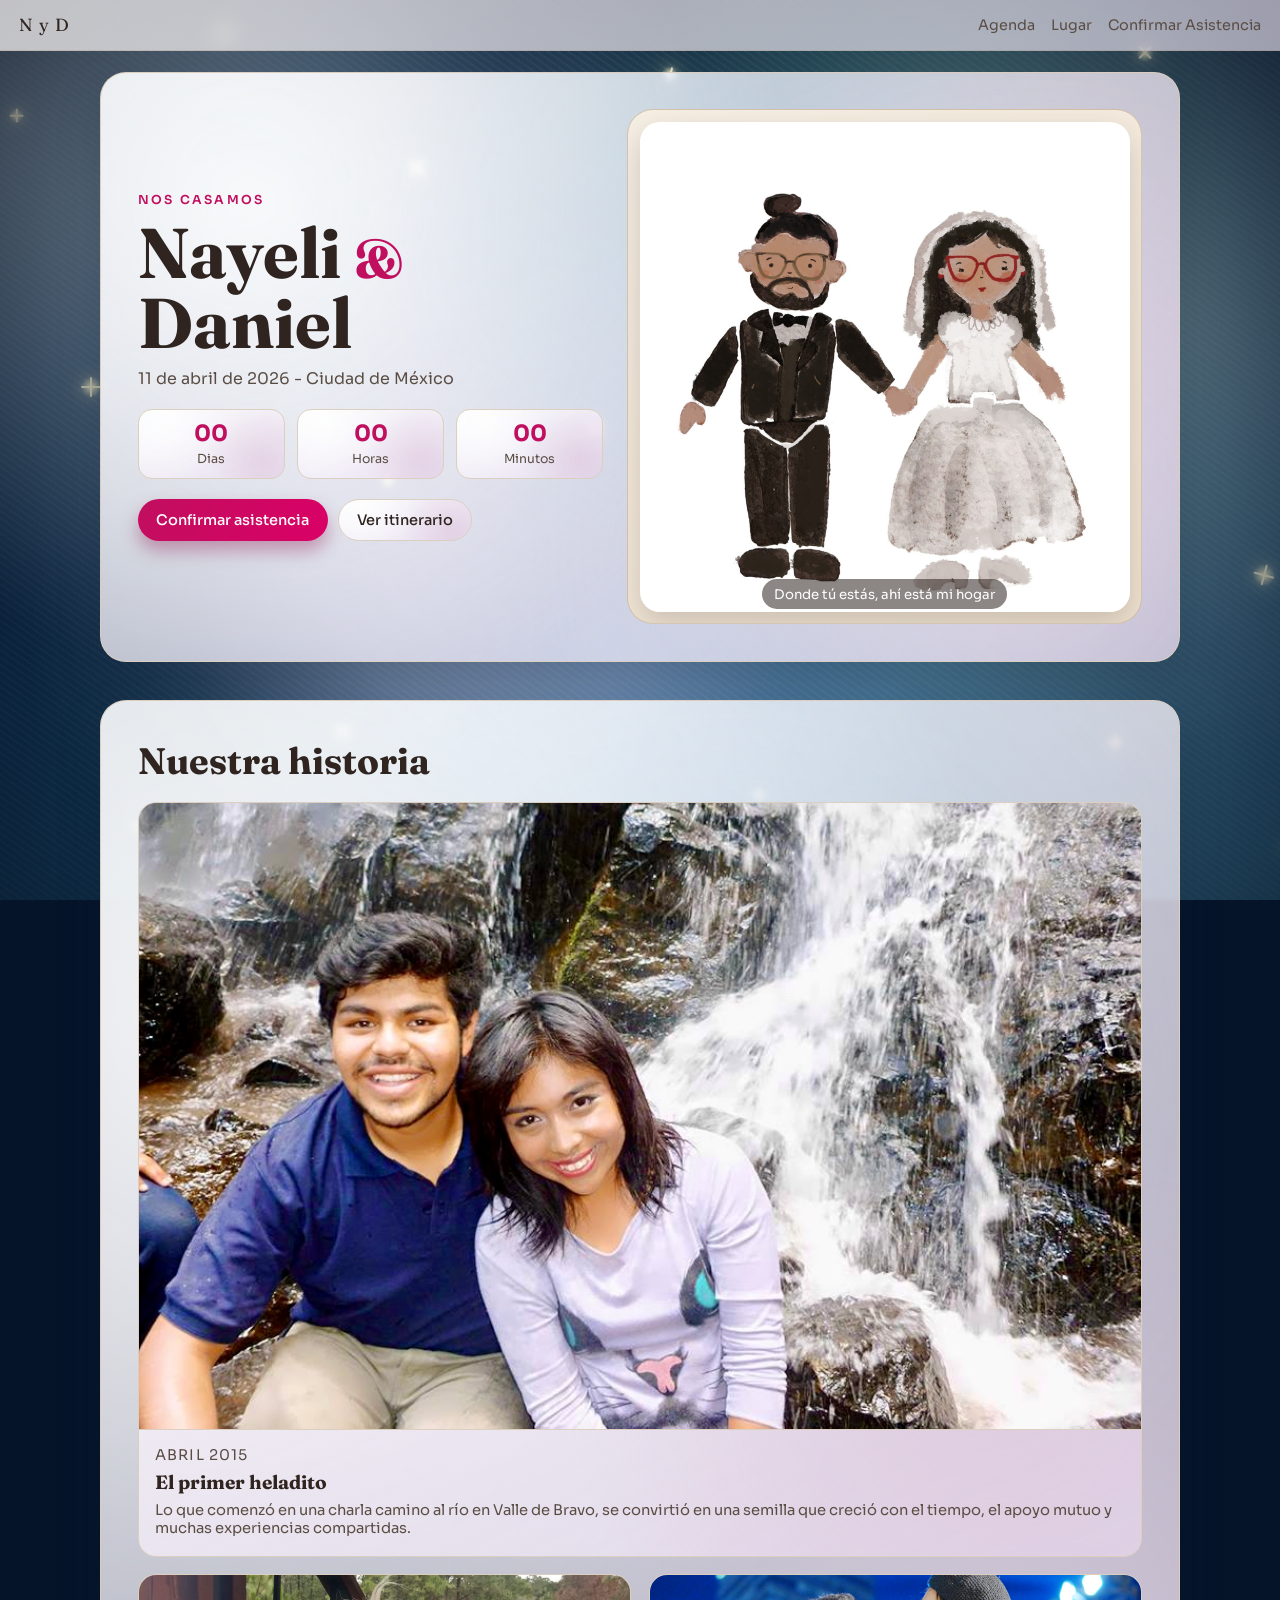
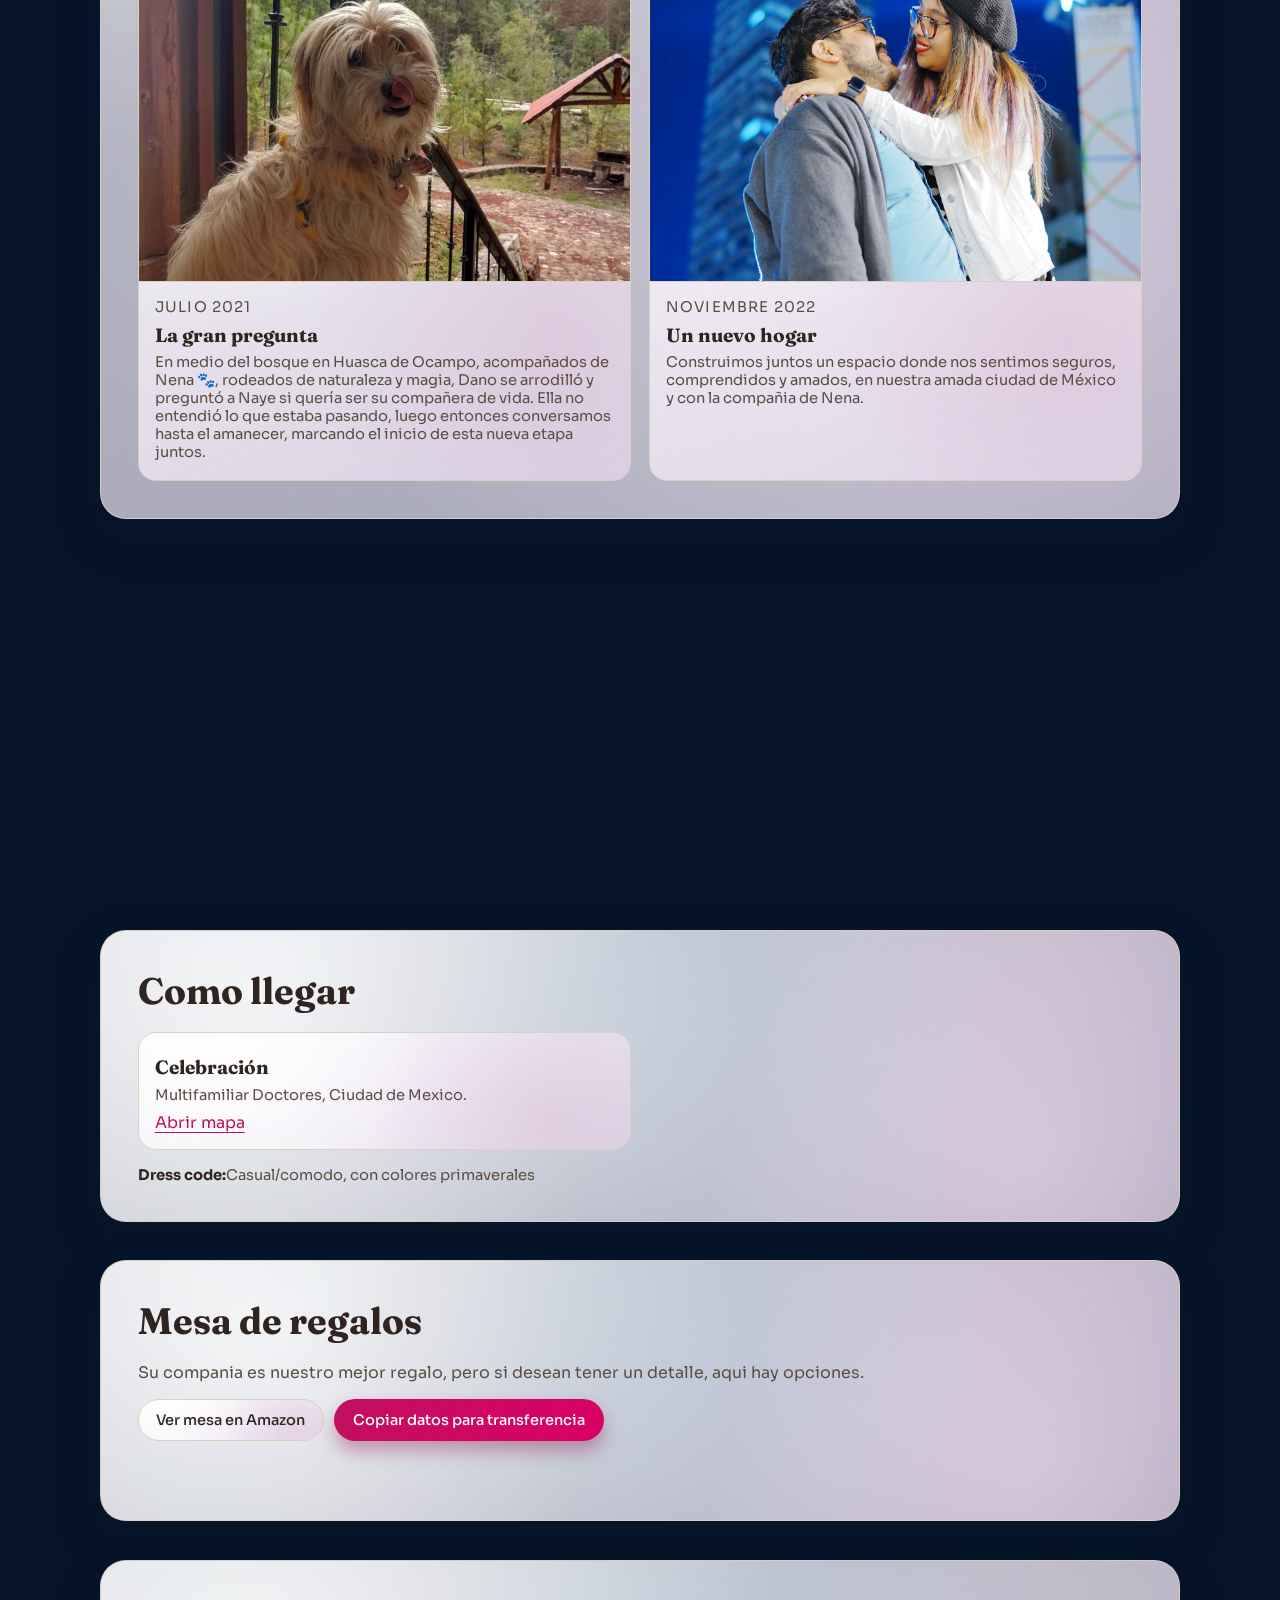
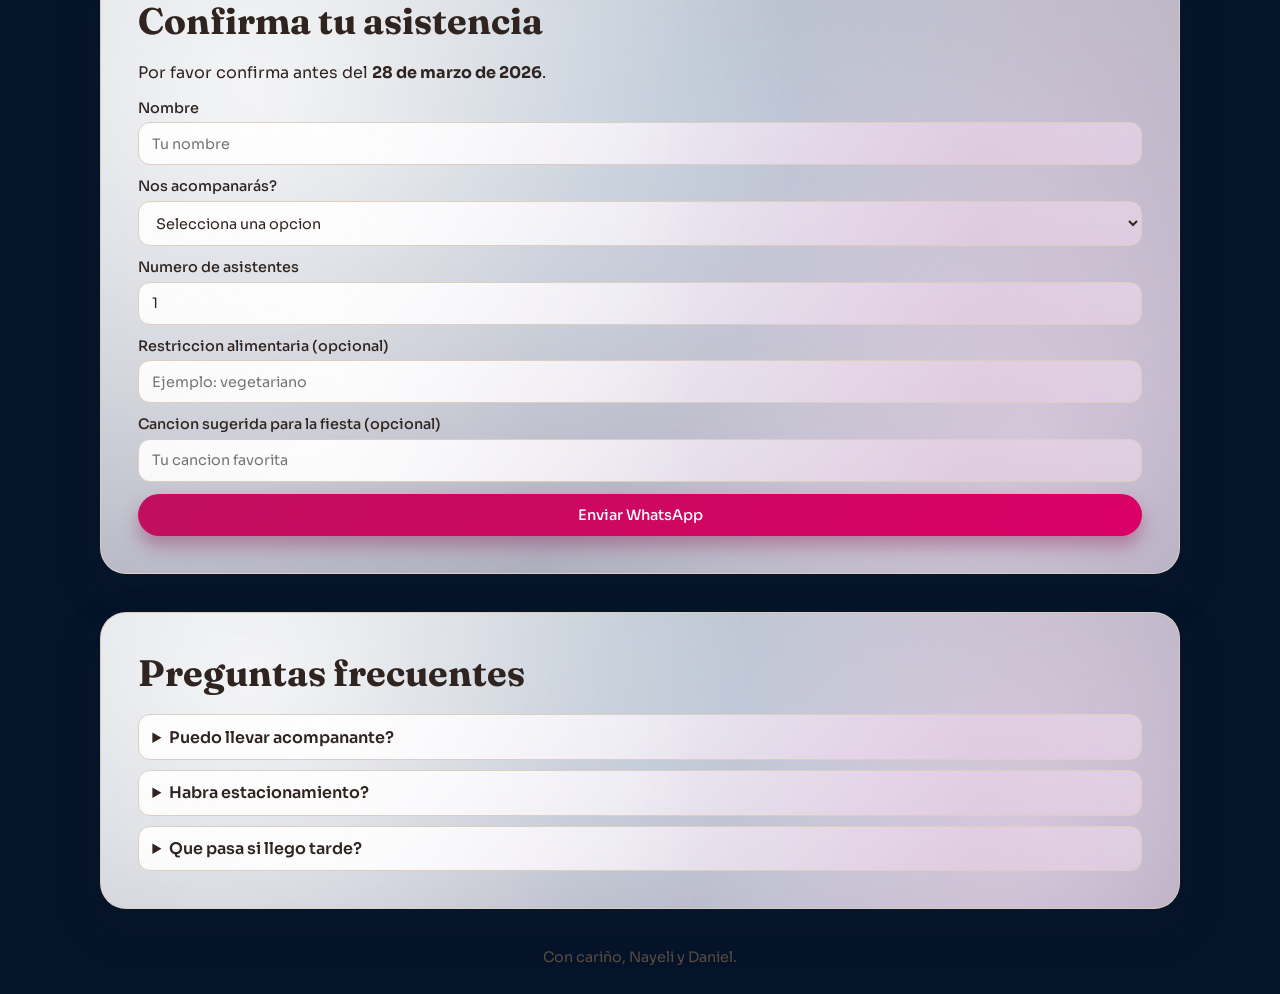
==== index.html @ 7afb3ffb "chore: publish wedding site (2026-03-26 09:19:47)" ====
<!doctype html>
<html lang="es-MX">
  <head>
    <meta charset="UTF-8" />
    <meta name="viewport" content="width=device-width, initial-scale=1.0" />
    <title>Invitacion de Boda | Nayeli y Daniel</title>
    <meta
      name="description"
      content="Invitacion digital de boda con agenda, ubicaciones, detalles y confirmacion de asistencia."
    />
    <link rel="preconnect" href="https://fonts.googleapis.com" />
    <link rel="preconnect" href="https://fonts.gstatic.com" crossorigin />
    <link
      href="https://fonts.googleapis.com/css2?family=Fraunces:opsz,wght@9..144,300;9..144,400;9..144,500;9..144,700&family=Sora:wght@300;400;500;600&display=swap"
      rel="stylesheet"
    />
    <link rel="stylesheet" href="styles.css" />
  </head>
  <body>
    <div class="paper-grain" aria-hidden="true">
      <div class="star-layer layer-a">
        <span class="star" style="--x: 8%; --y: 18%; --s: 0.9; --dur: 4.8s; --delay: 0.2s"></span>
        <span class="star" style="--x: 22%; --y: 10%; --s: 1.2; --dur: 5.4s; --delay: 1.6s"></span>
        <span class="star" style="--x: 35%; --y: 23%; --s: 1.4; --dur: 6.1s; --delay: 0.9s"></span>
        <span class="star" style="--x: 52%; --y: 14%; --s: 0.95; --dur: 4.4s; --delay: 2.1s"></span>
        <span class="star" style="--x: 69%; --y: 20%; --s: 1.15; --dur: 5.7s; --delay: 0.7s"></span>
        <span class="star" style="--x: 84%; --y: 12%; --s: 1.05; --dur: 6.4s; --delay: 1.1s"></span>
        <span class="star" style="--x: 13%; --y: 44%; --s: 1.25; --dur: 5.2s; --delay: 0.4s"></span>
        <span class="star" style="--x: 33%; --y: 53%; --s: 0.85; --dur: 4.9s; --delay: 1.8s"></span>
        <span class="star" style="--x: 47%; --y: 48%; --s: 1.3; --dur: 5.8s; --delay: 0.3s"></span>
        <span class="star" style="--x: 65%; --y: 56%; --s: 1.1; --dur: 6.2s; --delay: 1.5s"></span>
        <span class="star" style="--x: 81%; --y: 46%; --s: 1; --dur: 4.7s; --delay: 0.8s"></span>
        <span class="star" style="--x: 92%; --y: 62%; --s: 1.35; --dur: 5.6s; --delay: 2.3s"></span>
      </div>
      <div class="star-layer layer-b">
        <span class="star" style="--x: 5%; --y: 72%; --s: 1.15; --dur: 7.3s; --delay: 1.2s"></span>
        <span class="star" style="--x: 16%; --y: 86%; --s: 0.95; --dur: 6.6s; --delay: 0.6s"></span>
        <span class="star" style="--x: 30%; --y: 77%; --s: 1.4; --dur: 8.1s; --delay: 2.2s"></span>
        <span class="star" style="--x: 45%; --y: 92%; --s: 1.2; --dur: 7.5s; --delay: 0.9s"></span>
        <span class="star" style="--x: 58%; --y: 83%; --s: 1; --dur: 6.8s; --delay: 1.4s"></span>
        <span class="star" style="--x: 71%; --y: 94%; --s: 1.35; --dur: 7.9s; --delay: 0.2s"></span>
        <span class="star" style="--x: 82%; --y: 78%; --s: 1.05; --dur: 6.4s; --delay: 1.9s"></span>
        <span class="star" style="--x: 94%; --y: 88%; --s: 1.25; --dur: 7.2s; --delay: 0.5s"></span>
      </div>
    </div>

    <header class="site-header">
      <a class="brand" href="#inicio">N y D</a>
      <nav class="site-nav" aria-label="Secciones principales">
        <a href="#agenda">Agenda</a>
        <a href="#lugar">Lugar</a>
        <a href="#Asistencia">Confirmar Asistencia</a>
      </nav>
    </header>

    <main id="inicio">
      <section class="hero section" data-reveal>
        <div class="hero-copy">
          <p class="kicker">Nos casamos</p>
          <h1>
            Nayeli <span class="and">&</span>
            Daniel
          </h1>
          <p class="date-city">11 de abril de 2026 - Ciudad de México</p>

          <div class="countdown" id="countdown" data-date="2026-04-11T14:00:00-06:00" aria-live="polite">
            <div class="countdown-item">
              <strong data-unit="days">--</strong>
              <span>Dias</span>
            </div>
            <div class="countdown-item">
              <strong data-unit="hours">--</strong>
              <span>Horas</span>
            </div>
            <div class="countdown-item">
              <strong data-unit="minutes">--</strong>
              <span>Minutos</span>
            </div>
          </div>

          <div class="hero-actions">
            <a class="btn btn-primary" href="#rsvp">Confirmar asistencia</a>
            <a class="btn btn-ghost" href="#agenda">Ver itinerario</a>
          </div>
        </div>

        <figure class="hero-portrait" data-reveal>
          <img
            id="couple-image"
            src="assets/Principal.JPG"
            alt="Ilustracion de los novios tomada de la invitacion fisica"
          />
          <div id="image-fallback" class="image-fallback" hidden>
            <p>Agrega aqui tu ilustracion para conectar la web con la invitacion fisica:</p>
            <code>assets/novios-ilustracion.png</code>
          </div>
          <figcaption>Donde tú estás, ahí está mi hogar</figcaption>
        </figure>
      </section>

      <section id="historia" class="section" data-reveal>
        <h2>Nuestra historia</h2>
        <div class="story-grid">
          <article class="paper-card story-card">
            <figure class="story-media">
              <img src="assets/historia-heladito.jpg" alt="Nayeli y Daniel en su primer helado en Valle de Bravo" loading="lazy" />
            </figure>
            <div class="story-content">
              <p class="story-year">Abril 2015</p>
              <h3>El primer heladito</h3>
              <p>
                Lo que comenzó en una charla camino al río en Valle de Bravo, se convirtió en una semilla que creció con el tiempo, el apoyo mutuo y muchas experiencias compartidas.
              </p>
            </div>
          </article>
          <article class="paper-card story-card">
            <figure class="story-media">
              <img src="assets/historia-propuesta.JPG" alt="Momento de la propuesta en Huasca de Ocampo" loading="lazy" />
            </figure>
            <div class="story-content">
              <p class="story-year">Julio 2021</p>
              <h3>La gran pregunta</h3>
              <p>
              En medio del bosque en Huasca de Ocampo, acompañados de Nena 🐾,  rodeados de naturaleza y magia, Dano se arrodilló y preguntó a Naye si quería ser su compañera de vida. Ella no entendió lo que estaba pasando, luego entonces conversamos hasta el amanecer, marcando el inicio de esta nueva etapa juntos.
              </p>
            </div>
          </article>
          <article class="paper-card story-card">
            <figure class="story-media">
              <img src="assets/historia-hogar.JPG" alt="Nayeli y Daniel celebrando su nuevo hogar en Ciudad de Mexico" loading="lazy" />
            </figure>
            <div class="story-content">
              <p class="story-year">Noviembre 2022</p>
              <h3>Un nuevo hogar</h3>
              <p>
                Construimos juntos un espacio donde nos sentimos seguros, comprendidos y amados, en nuestra amada ciudad de México y con la compañia de Nena.
              </p>
            </div>
          </article>
        </div>
      </section>

      <section id="agenda" class="section" data-reveal>
        <h2>Agenda del gran dia</h2>
        <div class="schedule-list">
          <article class="schedule-item">
            <time datetime="14:00">14:00</time>
            <div>
              <h3>Coctel de bienvenida</h3>
              <p></p>
            </div>
          </article>
          <article class="schedule-item">
            <time datetime="15:00">15:00</time>
            <div>
              <h3>Comida y brindis</h3>
              <p>Salon principal</p>
            </div>
          </article>
          <article class="schedule-item">
            <time datetime="17:00">17:00</time>
            <div>
              <h3>Baile y fiesta</h3>
              <p>Prepara tus mejores pasos.</p>
            </div>
          </article>
        </div>
      </section>

      <section id="lugar" class="section" data-reveal>
        <h2>Como llegar</h2>
        <div class="location-grid">
          <article class="paper-card">
            <h3>Celebración</h3>
            <p>Multifamiliar Doctores, Ciudad de Mexico.</p>
            <a class="text-link" href="https://maps.app.goo.gl/azLAg5GoB9mmWeTCA" target="_blank" rel="noopener">Abrir mapa</a>
          </article>
        </div>
        <div class="quick-notes">
          <p><strong>Dress code:</strong>Casual/comodo, con colores primaverales</p>
        </div>
      </section>

      <section id="regalos" class="section" data-reveal>
        <h2>Mesa de regalos</h2>
        <p>Su compania es nuestro mejor regalo, pero si desean tener un detalle, aqui hay opciones.</p>
        <div class="gift-actions">
          <a class="btn btn-ghost" href="https://www.amazon.com.mx/wedding/share/DanNay" target="_blank" rel="noopener">Ver mesa en Amazon</a>
          <button class="btn btn-primary" id="copy-bank" type="button" data-bank="Nayeli Castillo S Clabe: 012180015718607889" data-clabe="012180015718607889" aria-label="Copiar datos bancarios para transferencia">
            Copiar datos para transferencia
          </button>
        </div>
        <p id="copy-feedback" class="copy-feedback" aria-live="polite"></p>
      </section>

      <section id="Asistencia" class="section" data-reveal>
        <h2>Confirma tu asistencia</h2>
        <p>Por favor confirma antes del <strong>28 de marzo de 2026</strong>.</p>

        <form id="rsvp-form" class="rsvp-form" data-phone="5573103428">
          <label>
            Nombre
            <input type="text" name="name" required placeholder="Tu nombre" />
          </label>

          <label>
            Nos acompanarás?
            <select name="attending" required>
              <option value="">Selecciona una opcion</option>
              <option value="Si, con gusto">Si, con gusto</option>
              <option value="No podre asistir">No podre asistir</option>
            </select>
          </label>

          <label>
            Numero de asistentes
            <input type="number" name="guests" min="1" max="6" value="1" required />
          </label>

          <label>
            Restriccion alimentaria (opcional)
            <input type="text" name="diet" placeholder="Ejemplo: vegetariano" />
          </label>

          <label>
            Cancion sugerida para la fiesta (opcional)
            <input type="text" name="song" placeholder="Tu cancion favorita" />
          </label>

          <button class="btn btn-primary" type="submit">Enviar WhatsApp</button>
        </form>
      </section>

      <section id="faq" class="section" data-reveal>
        <h2>Preguntas frecuentes</h2>
        <div class="faq-list">
          <details>
            <summary>Puedo llevar acompanante?</summary>
            <p>Tu sobre fisico indica el numero exacto de lugares reservados para ti.</p>
          </details>
          <details>
            <summary>Habra estacionamiento?</summary>
            <p>No, pero se puede optar por dejarlo en vía publica o estacionamiento publico</p>
          </details>
          <details>
            <summary>Que pasa si llego tarde?</summary>
            <p>No te preocupes, simplemente llega cuando puedas.</p>
          </details>
        </div>
      </section>
    </main>

    <footer class="site-footer">
      <p>Con cariño, Nayeli y Daniel.</p>
    </footer>

    <script src="script.js"></script>
  </body>
</html>
---- styles.css ----
:root {
  --bg: #f2ede4;
  --paper: #fbf8f2;
  --ink: #2f241f;
  --ink-soft: #5a4d44;
  --line: #dccfbf;
  --accent: rgb(193, 15, 95);
  --accent-soft: #a74378;
  --gold: #9a784d;
  --shadow: 0 16px 40px rgba(55, 41, 30, 0.14);
  --title-font: "Fraunces", serif;
  --body-font: "Sora", sans-serif;
}

* {
  box-sizing: border-box;
}

html {
  scroll-behavior: smooth;
}

body {
  margin: 0;
  font-family: var(--body-font);
  color: var(--ink);
  background: #06142a;
}

.paper-grain {
  position: fixed;
  inset: 0;
  pointer-events: none;
  overflow: hidden;
  background:
    radial-gradient(circle at 18% 22%, rgba(179, 219, 242, 0.56) 0%, rgba(179, 219, 242, 0) 38%),
    radial-gradient(circle at 74% 28%, rgba(139, 221, 195, 0.48) 0%, rgba(139, 221, 195, 0) 42%),
    radial-gradient(circle at 48% 72%, rgba(159, 196, 250, 0.44) 0%, rgba(159, 196, 250, 0) 45%),
    radial-gradient(circle at 82% 84%, rgba(155, 198, 224, 0.36) 0%, rgba(155, 198, 224, 0) 38%),
    radial-gradient(circle at 36% 52%, rgba(232, 118, 178, 0.24) 0%, rgba(232, 118, 178, 0) 40%),
    linear-gradient(165deg, #041126 0%, #0f3052 50%, #185372 100%);
  animation: auroraShift 24s ease-in-out infinite alternate;
  z-index: -1;
  opacity: 1;
}

.paper-grain::before {
  content: "";
  position: absolute;
  inset: -12%;
  background:
    radial-gradient(circle at 8% 20%, rgba(255, 255, 255, 0.34) 0%, rgba(255, 255, 255, 0) 28%),
    radial-gradient(circle at 36% 62%, rgba(255, 255, 255, 0.28) 0%, rgba(255, 255, 255, 0) 32%),
    radial-gradient(circle at 84% 38%, rgba(255, 255, 255, 0.3) 0%, rgba(255, 255, 255, 0) 30%);
  filter: blur(24px);
  animation: mistPulse 20s ease-in-out infinite alternate;
}

.paper-grain::after {
  content: "";
  position: absolute;
  inset: 0;
  background:
    radial-gradient(circle at center, rgba(13, 31, 50, 0) 44%, rgba(5, 15, 30, 0.6) 100%),
    repeating-linear-gradient(
      35deg,
      rgba(255, 255, 255, 0.04) 0px,
      rgba(255, 255, 255, 0.04) 2px,
      rgba(255, 255, 255, 0) 2px,
      rgba(255, 255, 255, 0) 6px
    );
}

.star-layer {
  position: absolute;
  inset: -8%;
  --drift-scale: 1;
  animation: starDrift 44s linear infinite;
}

.star-layer.layer-b {
  opacity: 0.72;
  --drift-scale: 1.06;
  animation-duration: 60s;
  animation-direction: reverse;
}

.star {
  position: absolute;
  left: var(--x, 50%);
  top: var(--y, 50%);
  width: calc(16px * var(--s, 1));
  height: calc(16px * var(--s, 1));
  transform: translate(-50%, -50%);
  border-radius: 50%;
  background: radial-gradient(circle, rgba(255, 248, 207, 0.95) 0%, rgba(255, 248, 207, 0.35) 40%, rgba(255, 248, 207, 0) 72%);
  animation: twinkle var(--dur, 6s) ease-in-out infinite;
  animation-delay: var(--delay, 0s);
  filter: drop-shadow(0 0 10px rgba(255, 244, 184, 0.7));
}

.star::before,
.star::after {
  content: "";
  position: absolute;
  left: 50%;
  top: 50%;
  transform: translate(-50%, -50%);
  border-radius: 999px;
  background: rgba(255, 248, 214, 0.95);
  box-shadow: 0 0 8px rgba(255, 248, 214, 0.7);
}

.star::before {
  width: 100%;
  height: 2px;
}

.star::after {
  width: 2px;
  height: 100%;
}

.star:nth-child(3n) {
  transform: translate(-50%, -50%) rotate(45deg);
}

.star:nth-child(4n) {
  transform: translate(-50%, -50%) rotate(15deg);
}

@keyframes auroraShift {
  0% {
    filter: saturate(1) brightness(0.96);
    transform: scale(1);
  }
  50% {
    filter: saturate(1.08) brightness(1.02);
    transform: scale(1.02);
  }
  100% {
    filter: saturate(1) brightness(0.98);
    transform: scale(1.01);
  }
}

@keyframes mistPulse {
  0% {
    transform: translate3d(-1.5%, -1%, 0) scale(1);
    opacity: 0.82;
  }
  100% {
    transform: translate3d(1.2%, 1.4%, 0) scale(1.04);
    opacity: 1;
  }
}

@keyframes starDrift {
  0% {
    transform: translate3d(0, 0, 0) scale(var(--drift-scale));
  }
  100% {
    transform: translate3d(-3%, -4%, 0) scale(var(--drift-scale));
  }
}

@keyframes twinkle {
  0%,
  100% {
    opacity: 0.35;
    filter: drop-shadow(0 0 6px rgba(255, 244, 184, 0.45));
  }
  50% {
    opacity: 1;
    filter: drop-shadow(0 0 14px rgba(255, 244, 184, 0.9));
  }
}

@keyframes washDrift {
  0% {
    transform: translate3d(-2.4%, -1.8%, 0) scale(1);
  }
  100% {
    transform: translate3d(2.1%, 2.2%, 0) scale(1.08);
  }
}

.site-header {
  position: sticky;
  top: 0;
  z-index: 20;
  display: flex;
  justify-content: space-between;
  align-items: center;
  padding: 0.9rem 1.2rem;
  backdrop-filter: blur(10px);
  background: linear-gradient(120deg, rgba(252, 248, 247, 0.72), rgba(240, 231, 246, 0.62));
  border-bottom: 1px solid rgba(154, 120, 77, 0.2);
}

.brand {
  font-family: var(--title-font);
  font-size: 1.1rem;
  letter-spacing: 0.06em;
  color: var(--ink);
  text-decoration: none;
}

.site-nav {
  display: flex;
  gap: 1rem;
}

.site-nav a {
  color: var(--ink-soft);
  text-decoration: none;
  font-size: 0.9rem;
}

.site-nav a:hover {
  color: var(--accent);
}

main {
  width: min(1080px, 94vw);
  margin: 0 auto;
}

.section {
  position: relative;
  overflow: hidden;
  margin: 2.4rem 0;
  padding: 2.3rem clamp(1.1rem, 3vw, 2.3rem);
  background:
    radial-gradient(circle at 14% 22%, rgba(255, 255, 255, 0.78), rgba(255, 255, 255, 0) 52%),
    radial-gradient(circle at 86% 78%, rgba(246, 222, 241, 0.5), rgba(246, 222, 241, 0) 48%),
    radial-gradient(circle at 58% 26%, rgba(164, 206, 228, 0.34), rgba(164, 206, 228, 0) 46%),
    linear-gradient(148deg, rgba(255, 255, 255, 0.8), rgba(235, 224, 243, 0.66));
  border: 1px solid rgba(220, 207, 191, 0.94);
  border-radius: 26px;
  box-shadow: 0 18px 42px rgba(12, 26, 44, 0.25);
  backdrop-filter: blur(2px) saturate(115%);
}

.section::before {
  content: "";
  position: absolute;
  inset: -28%;
  background:
    radial-gradient(circle at 28% 26%, rgba(120, 176, 210, 0.32), rgba(120, 176, 210, 0) 38%),
    radial-gradient(circle at 74% 36%, rgba(185, 117, 156, 0.3), rgba(185, 117, 156, 0) 40%),
    radial-gradient(circle at 60% 72%, rgba(142, 208, 186, 0.26), rgba(142, 208, 186, 0) 38%);
  mix-blend-mode: soft-light;
  opacity: 0.92;
  pointer-events: none;
  animation: washDrift 26s ease-in-out infinite alternate;
}

.section > * {
  position: relative;
  z-index: 1;
}

.hero {
  margin-top: 1.3rem;
  display: grid;
  grid-template-columns: 0.95fr 1.05fr;
  gap: 1.5rem;
  align-items: center;
}

.kicker {
  margin: 0;
  color: var(--accent);
  text-transform: uppercase;
  letter-spacing: 0.18em;
  font-size: 0.77rem;
  font-weight: 600;
}

h1,
h2,
h3 {
  font-family: var(--title-font);
  margin-top: 0;
}

h1 {
  font-size: clamp(2.3rem, 6vw, 4.4rem);
  line-height: 1;
  margin: 0.6rem 0;
}

.and {
  color: var(--accent);
  font-size: 0.72em;
}

.date-city {
  margin: 0.4rem 0 1.2rem;
  color: var(--ink-soft);
}

.countdown {
  display: grid;
  grid-template-columns: repeat(3, minmax(74px, 1fr));
  gap: 0.75rem;
  margin-bottom: 1.25rem;
}

.countdown-item {
  text-align: center;
  background: rgba(255, 255, 255, 0.65);
  border: 1px solid var(--line);
  border-radius: 14px;
  padding: 0.6rem;
}

.countdown-item strong {
  display: block;
  font-size: 1.4rem;
  color: var(--accent);
}

.countdown-item span {
  font-size: 0.78rem;
  color: var(--ink-soft);
}

.hero-actions,
.gift-actions {
  display: flex;
  flex-wrap: wrap;
  gap: 0.65rem;
}

.btn {
  display: inline-flex;
  align-items: center;
  justify-content: center;
  border-radius: 999px;
  border: 1px solid transparent;
  padding: 0.7rem 1.1rem;
  font-family: var(--body-font);
  font-weight: 500;
  font-size: 0.91rem;
  text-decoration: none;
  cursor: pointer;
  transition: transform 0.15s ease, box-shadow 0.15s ease, background 0.2s ease;
}

.btn:hover {
  transform: translateY(-1px);
}

.btn-primary {
  background: linear-gradient(120deg, var(--accent), #da0066);
  color: #fff;
  box-shadow: 0 10px 18px rgba(134, 4, 63, 0.34);
}

.btn-ghost {
  background: rgba(255, 255, 255, 0.7);
  color: var(--ink);
  border-color: var(--line);
}

.hero-portrait {
  margin: 0;
  display: grid;
  place-items: center;
  background: linear-gradient(155deg, #f6efe4, #f0e2d0);
  border: 1px solid rgba(150, 120, 85, 0.35);
  border-radius: 26px;
  min-height: 500px;
  padding: 0.7rem;
  overflow: hidden;
}

.hero-portrait img {
  width: 100%;
  height: 100%;
  min-height: 460px;
  border-radius: 20px;
  object-fit: cover;
  object-position: center;
  box-shadow: 0 12px 30px rgba(47, 36, 31, 0.2);
}

.hero-portrait figcaption {
  margin: 0;
  margin-top: -2.2rem;
  font-size: 0.83rem;
  color: #fff;
  background: rgba(47, 36, 31, 0.55);
  padding: 0.4rem 0.75rem;
  border-radius: 999px;
  position: relative;
  z-index: 1;
}

.image-fallback {
  border: 1px solid var(--line);
  border-radius: 16px;
  background: rgba(255, 255, 255, 0.72);
  padding: 1rem;
  text-align: center;
  color: var(--ink-soft);
}

.image-fallback code {
  display: inline-block;
  margin-top: 0.45rem;
  color: var(--accent);
  font-weight: 600;
}

h2 {
  font-size: clamp(1.65rem, 4vw, 2.3rem);
  margin-bottom: 1.2rem;
}

.story-grid,
.location-grid {
  display: grid;
  grid-template-columns: repeat(12, minmax(0, 1fr));
  gap: 1.1rem;
}

.location-grid {
  grid-template-columns: repeat(2, minmax(0, 1fr));
}

.paper-card {
  border: 1px solid var(--line);
  border-radius: 18px;
  padding: 1rem;
  background: rgba(255, 255, 255, 0.7);
}

.story-card {
  display: grid;
  gap: 0;
  align-content: start;
  overflow: hidden;
  padding: 0;
}

.story-media {
  margin: 0;
  border-radius: 0;
  overflow: hidden;
  border-bottom: 1px solid var(--line);
  aspect-ratio: 16 / 10;
  background: #f4eadf;
}

.story-media img {
  width: 100%;
  height: 100%;
  object-fit: cover;
  display: block;
  transition: transform 0.35s ease;
}

.story-card:hover .story-media img {
  transform: scale(1.03);
}

.story-content {
  padding: 1rem 1rem 1.2rem;
}

.story-grid .story-card:first-child {
  grid-column: span 12;
}

.story-grid .story-card:nth-child(2),
.story-grid .story-card:nth-child(3) {
  grid-column: span 6;
}

.story-year {
  margin: 0;
  color: var(--gold);
  letter-spacing: 0.08em;
  font-size: 0.74rem;
  text-transform: uppercase;
}

.paper-card h3 {
  margin: 0.4rem 0;
  font-size: 1.2rem;
}

.paper-card p {
  margin: 0;
  color: var(--ink-soft);
  font-size: 0.92rem;
}

.schedule-list {
  display: grid;
  gap: 0.8rem;
}

.schedule-item {
  display: grid;
  grid-template-columns: 86px 1fr;
  gap: 0.9rem;
  border-left: 2px solid rgba(134, 4, 63, 0.42);
  padding: 0.5rem 0 0.5rem 0.75rem;
}

.schedule-item time {
  font-family: var(--title-font);
  color: var(--accent);
  font-size: 1.3rem;
}

.schedule-item h3 {
  margin: 0.1rem 0;
}

.schedule-item p {
  margin: 0;
  color: var(--ink-soft);
}

.text-link {
  display: inline-block;
  margin-top: 0.5rem;
  color: var(--accent);
  text-underline-offset: 0.24em;
}

.quick-notes {
  margin-top: 1rem;
  display: grid;
  gap: 0.45rem;
  color: var(--ink-soft);
  font-size: 0.92rem;
}

.quick-notes p {
  margin: 0;
}

.quick-notes strong {
  color: var(--ink);
}

#regalos > p,
#rsvp > p {
  color: var(--ink-soft);
}

.copy-feedback {
  min-height: 1.2rem;
  margin-top: 0.6rem;
  color: var(--accent);
  font-size: 0.85rem;
}

.rsvp-form {
  display: grid;
  gap: 0.75rem;
}

.rsvp-form label {
  display: grid;
  gap: 0.35rem;
  font-weight: 500;
  color: var(--ink);
  font-size: 0.9rem;
}

.rsvp-form input,
.rsvp-form select {
  width: 100%;
  padding: 0.72rem 0.8rem;
  border-radius: 12px;
  border: 1px solid var(--line);
  background: rgba(255, 255, 255, 0.92);
  color: var(--ink);
  font-family: var(--body-font);
  font-size: 0.9rem;
}

.rsvp-form input:focus,
.rsvp-form select:focus {
  outline: 2px solid rgba(134, 4, 63, 0.2);
  border-color: var(--accent);
}

.faq-list {
  display: grid;
  gap: 0.65rem;
}

.faq-list details {
  border: 1px solid var(--line);
  border-radius: 12px;
  background: rgba(255, 255, 255, 0.72);
  padding: 0.7rem 0.85rem;
}

.countdown-item,
.paper-card,
.faq-list details,
.rsvp-form input,
.rsvp-form select,
.btn-ghost {
  background:
    radial-gradient(circle at 18% 18%, rgba(255, 255, 255, 0.8), rgba(255, 255, 255, 0) 46%),
    radial-gradient(circle at 84% 72%, rgba(200, 148, 182, 0.24), rgba(200, 148, 182, 0) 42%),
    linear-gradient(155deg, rgba(255, 255, 255, 0.86), rgba(236, 224, 243, 0.7));
}

.faq-list summary {
  cursor: pointer;
  font-weight: 600;
}

.faq-list p {
  margin: 0.55rem 0 0;
  color: var(--ink-soft);
  font-size: 0.92rem;
}

.site-footer {
  width: min(1080px, 94vw);
  margin: 0 auto 1.8rem;
  text-align: center;
  color: var(--ink-soft);
  font-size: 0.9rem;
}

.edit-note {
  font-size: 0.8rem;
}

[data-reveal] {
  opacity: 0;
  transform: translateY(12px);
  transition: opacity 0.7s ease, transform 0.7s ease;
}

[data-reveal].is-visible {
  opacity: 1;
  transform: translateY(0);
}

@media (prefers-reduced-motion: reduce) {
  .paper-grain,
  .paper-grain::before,
  .section::before,
  .star-layer,
  .star,
  [data-reveal] {
    animation: none !important;
    transition: none !important;
  }
}

@media (max-width: 900px) {
  .hero {
    grid-template-columns: 1fr;
  }

  .story-grid {
    grid-template-columns: 1fr;
  }

  .location-grid {
    grid-template-columns: 1fr;
  }

  .story-grid .story-card:first-child,
  .story-grid .story-card:nth-child(2),
  .story-grid .story-card:nth-child(3) {
    grid-column: auto;
  }

  .hero-portrait {
    min-height: 420px;
  }

  .hero-portrait img {
    min-height: 360px;
  }

  .schedule-item {
    grid-template-columns: 70px 1fr;
  }
}

@media (max-width: 600px) {
  .site-header {
    padding: 0.8rem 0.9rem;
  }

  .site-nav {
    gap: 0.45rem;
  }

  .site-nav a {
    font-size: 0.8rem;
  }

  .section {
    margin: 1.1rem 0;
    border-radius: 20px;
  }

  .countdown {
    gap: 0.45rem;
  }

  .btn {
    width: 100%;
  }

  .hero-portrait {
    min-height: 340px;
  }

  .hero-portrait img {
    min-height: 300px;
  }

  .hero-portrait figcaption {
    margin-top: -1.8rem;
    font-size: 0.78rem;
  }
}
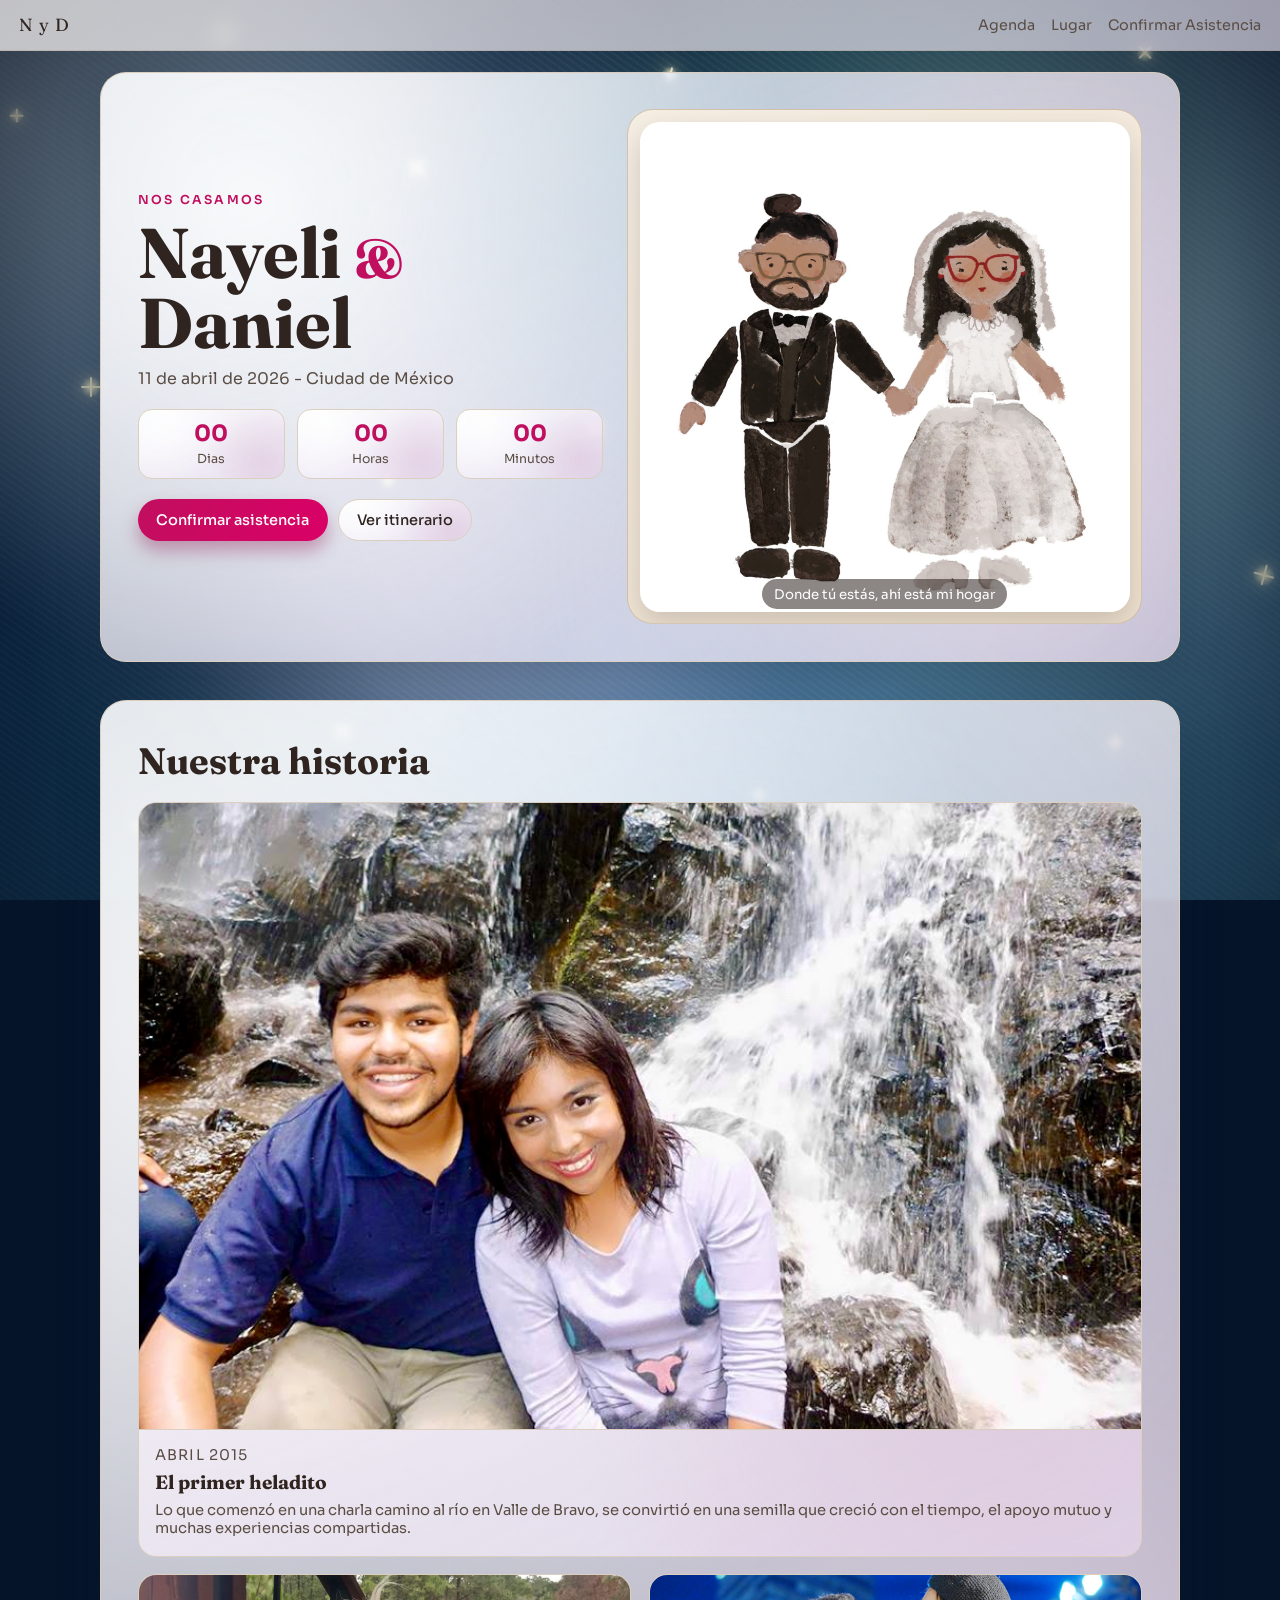
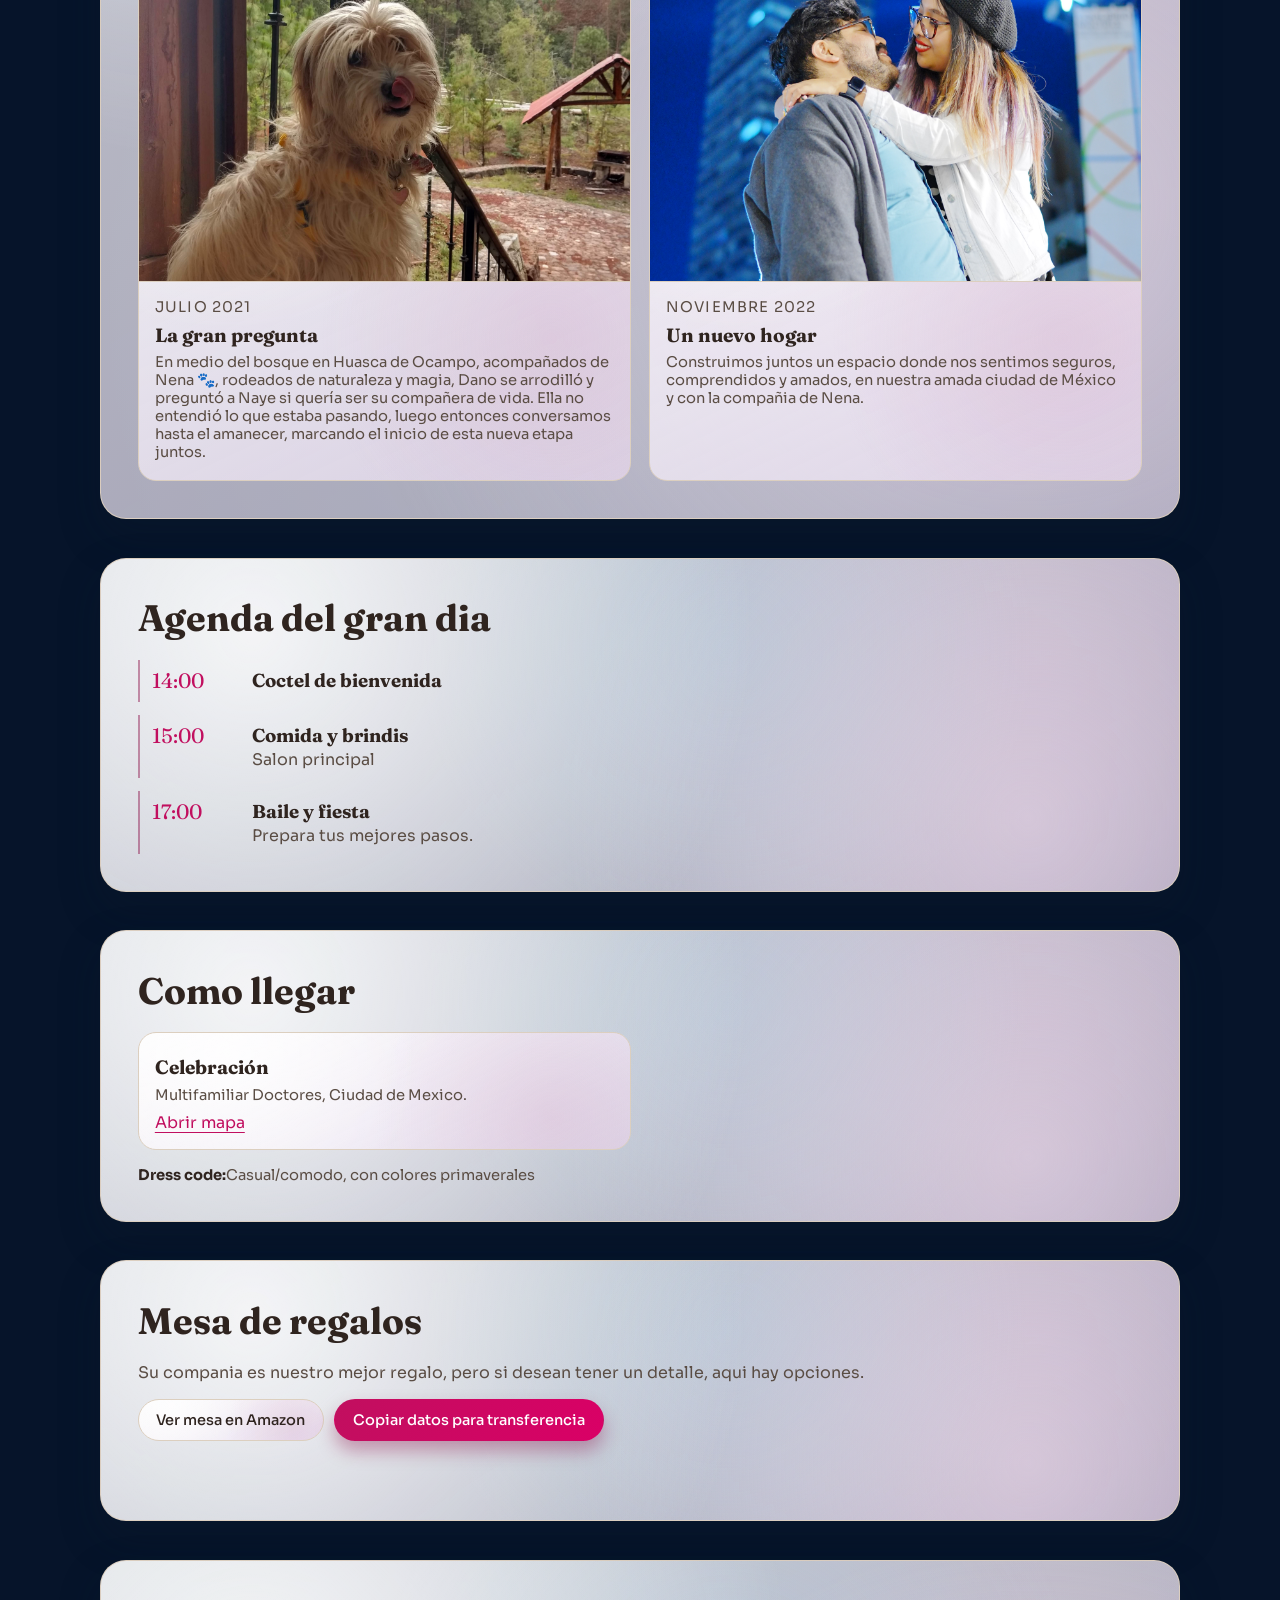
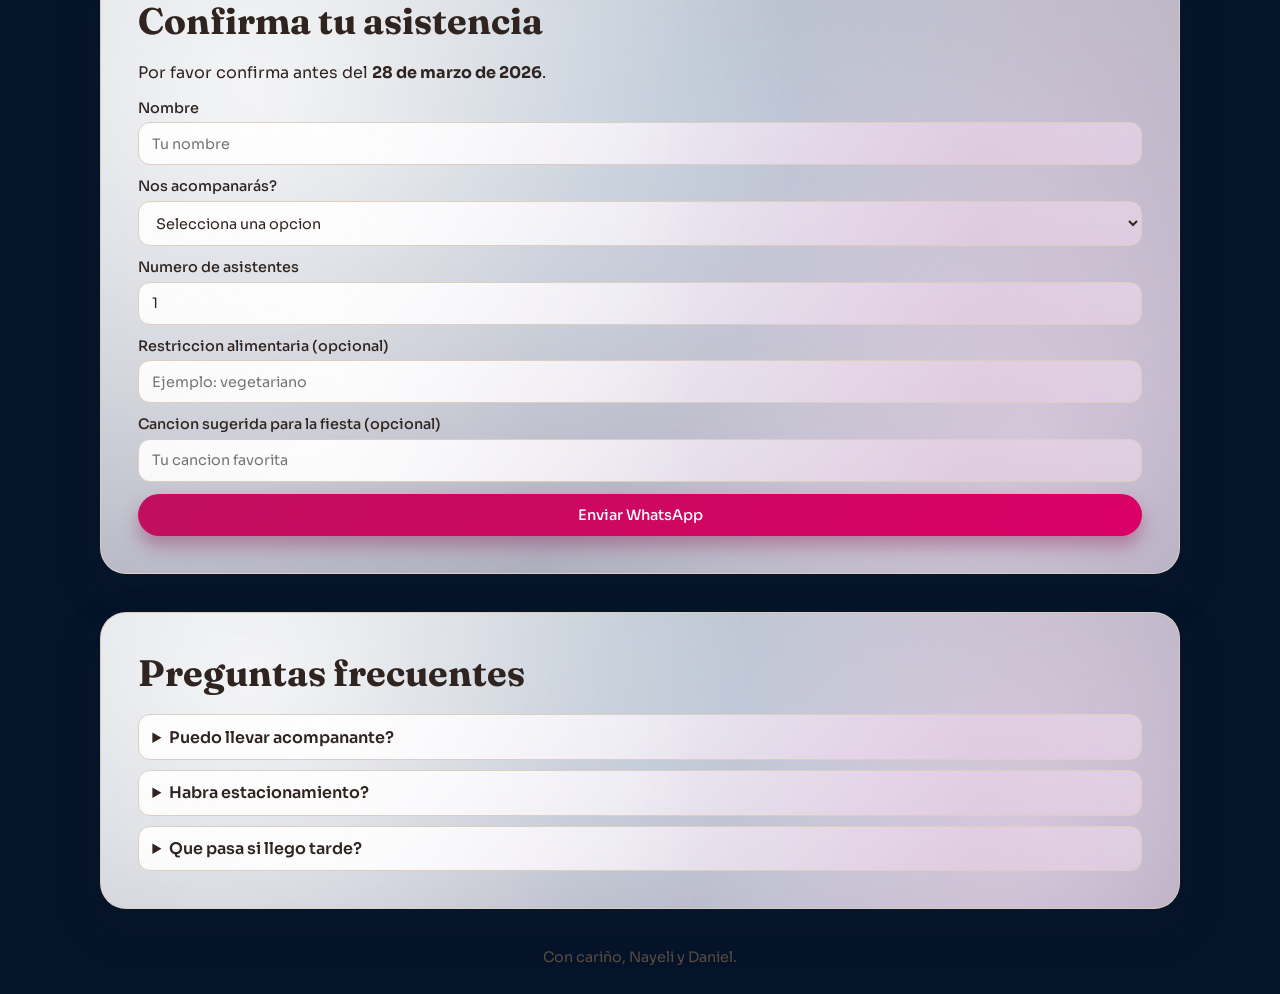
==== commit 2fdd131e: "chore: publish wedding site (2026-03-26 09:21:59)" ====
--- a/index.html
+++ b/index.html
@@ -79,7 +79,7 @@
           </div>
 
           <div class="hero-actions">
-            <a class="btn btn-primary" href="#rsvp">Confirmar asistencia</a>
+            <a class="btn btn-primary" href="#Asistencia">Confirmar asistencia</a>
             <a class="btn btn-ghost" href="#agenda">Ver itinerario</a>
           </div>
         </div>
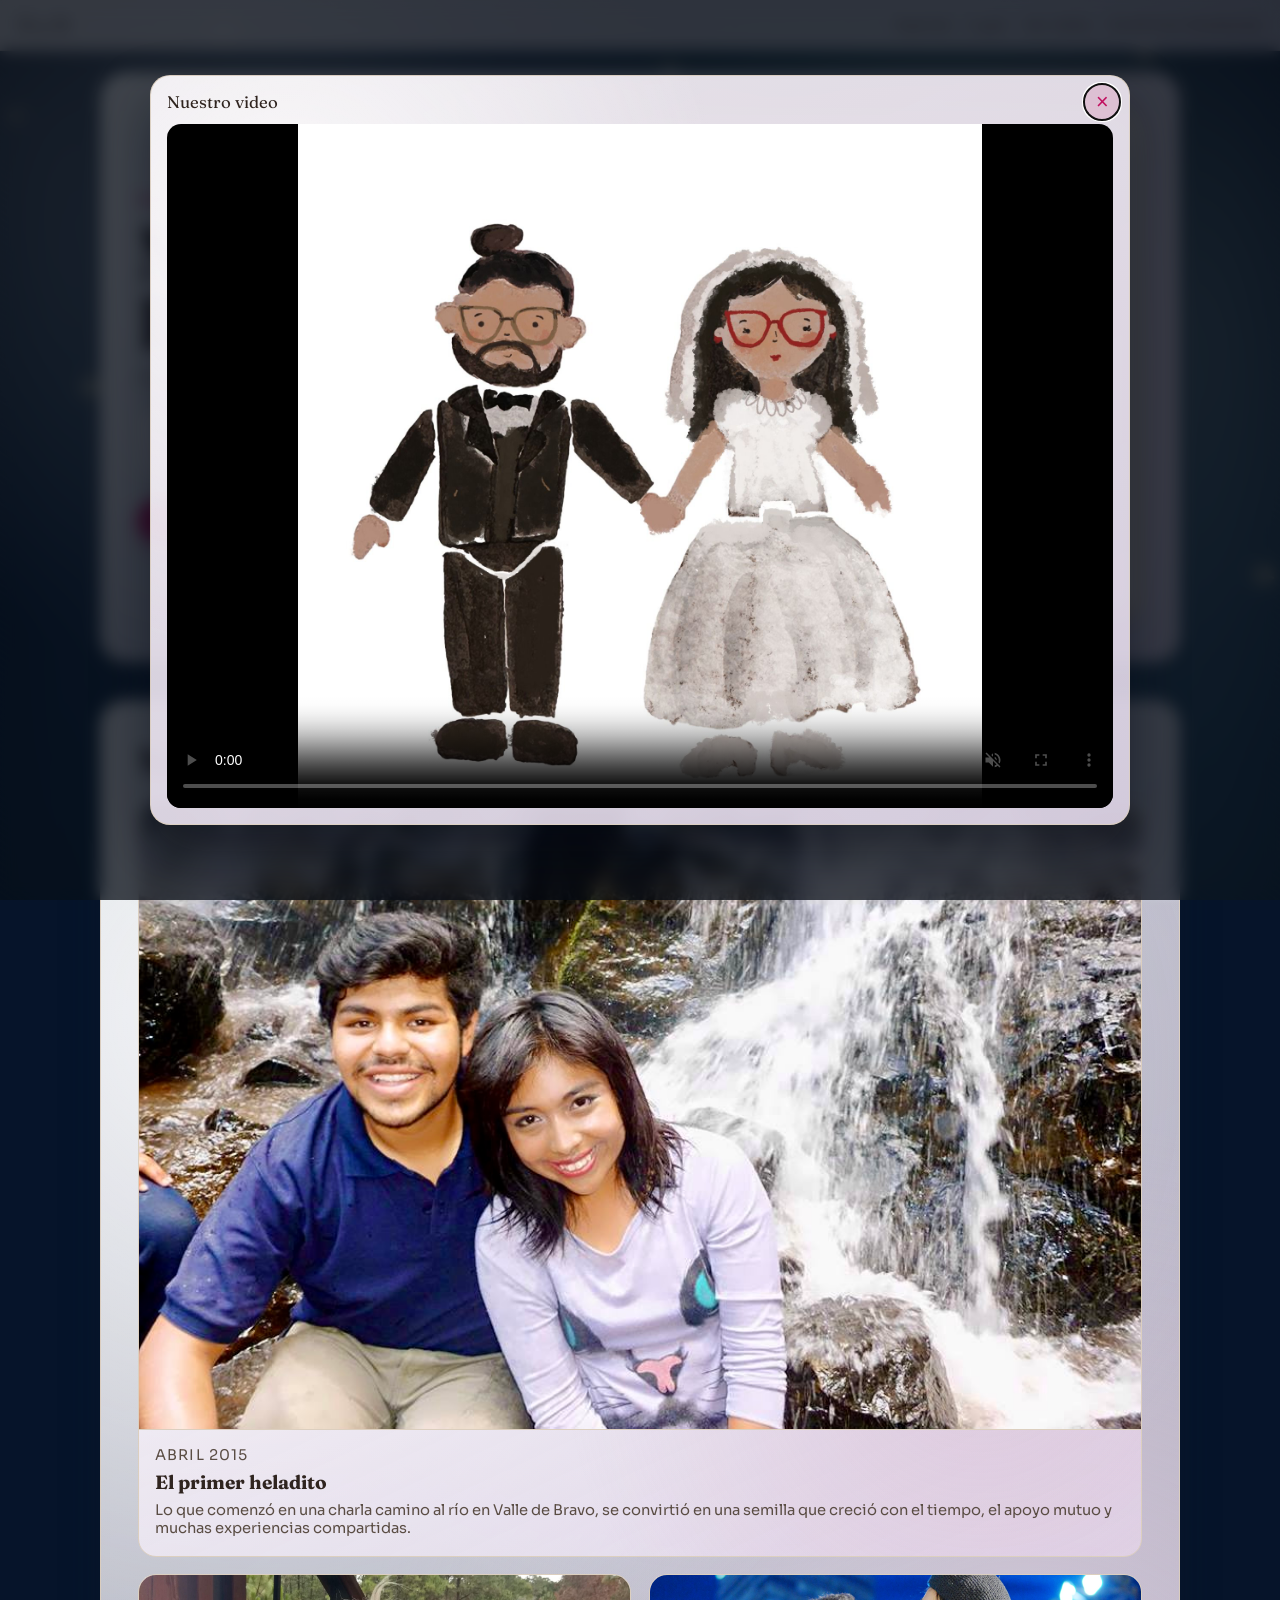
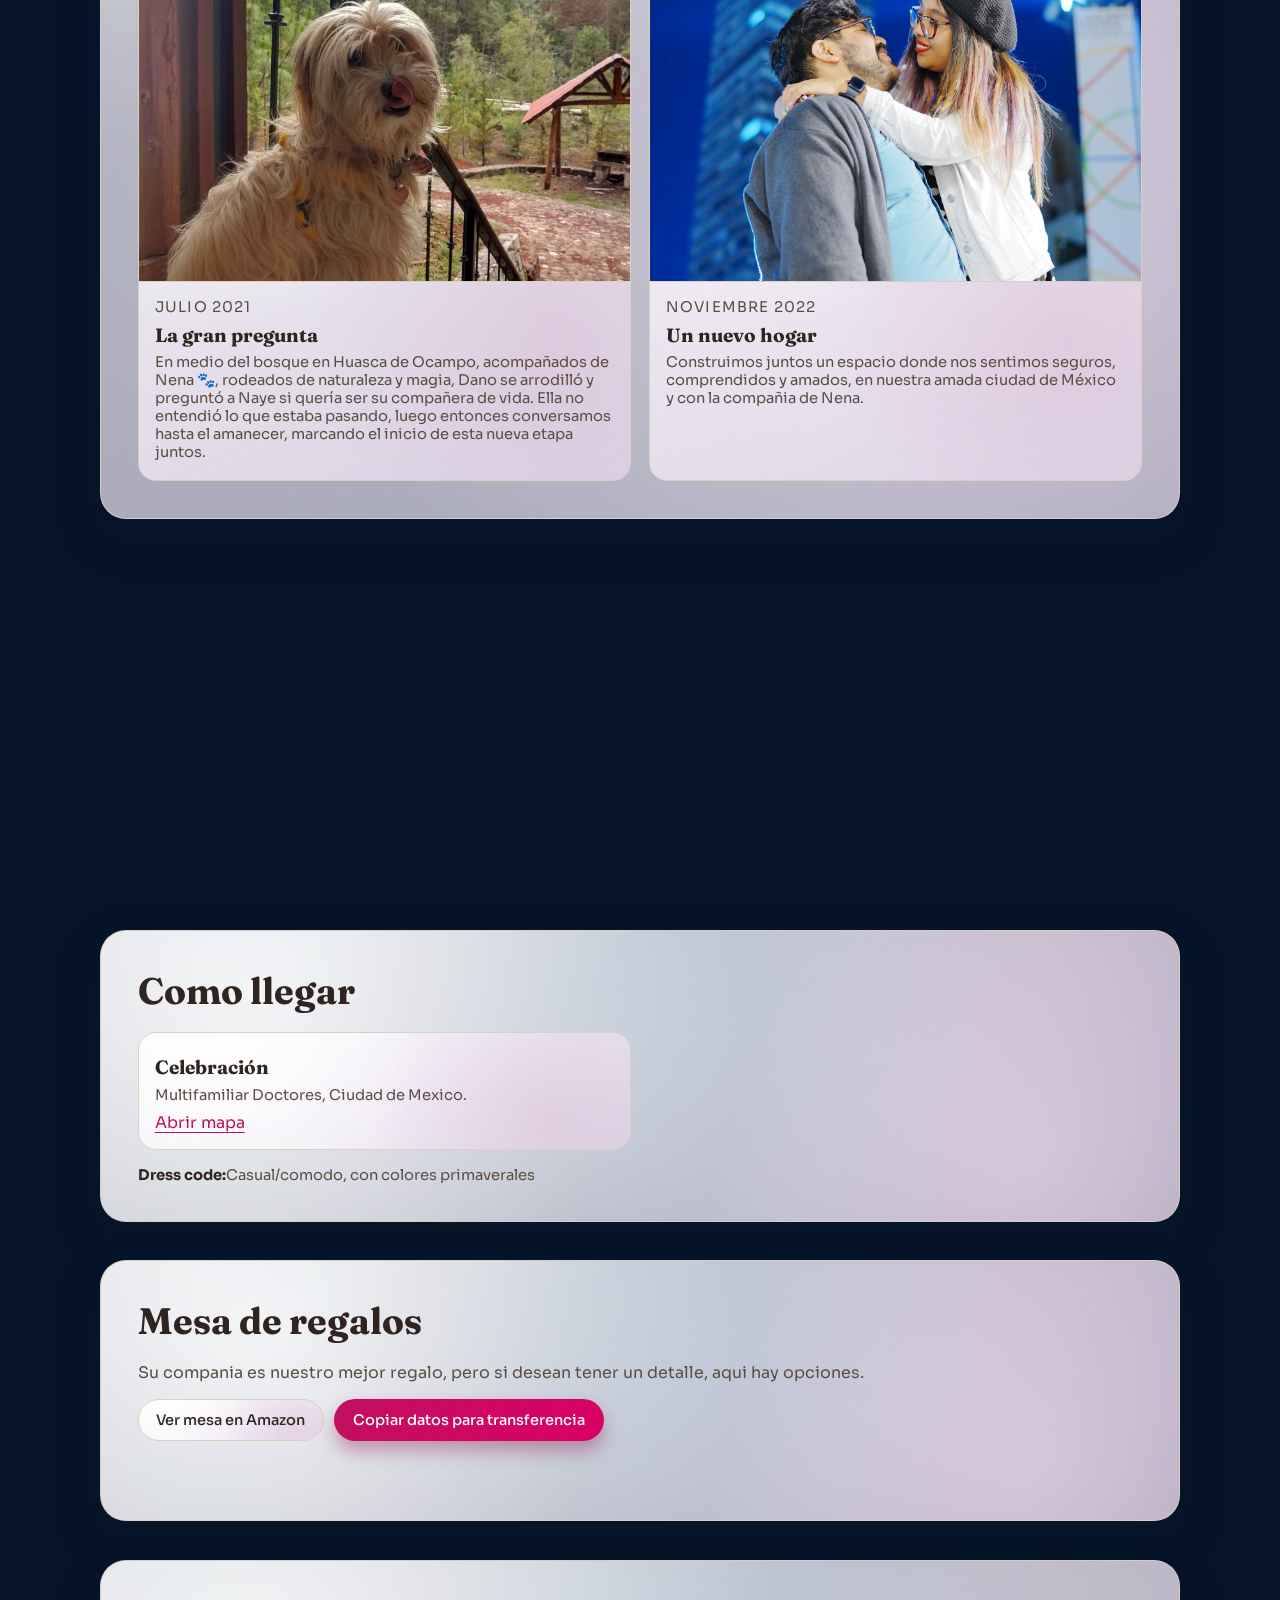
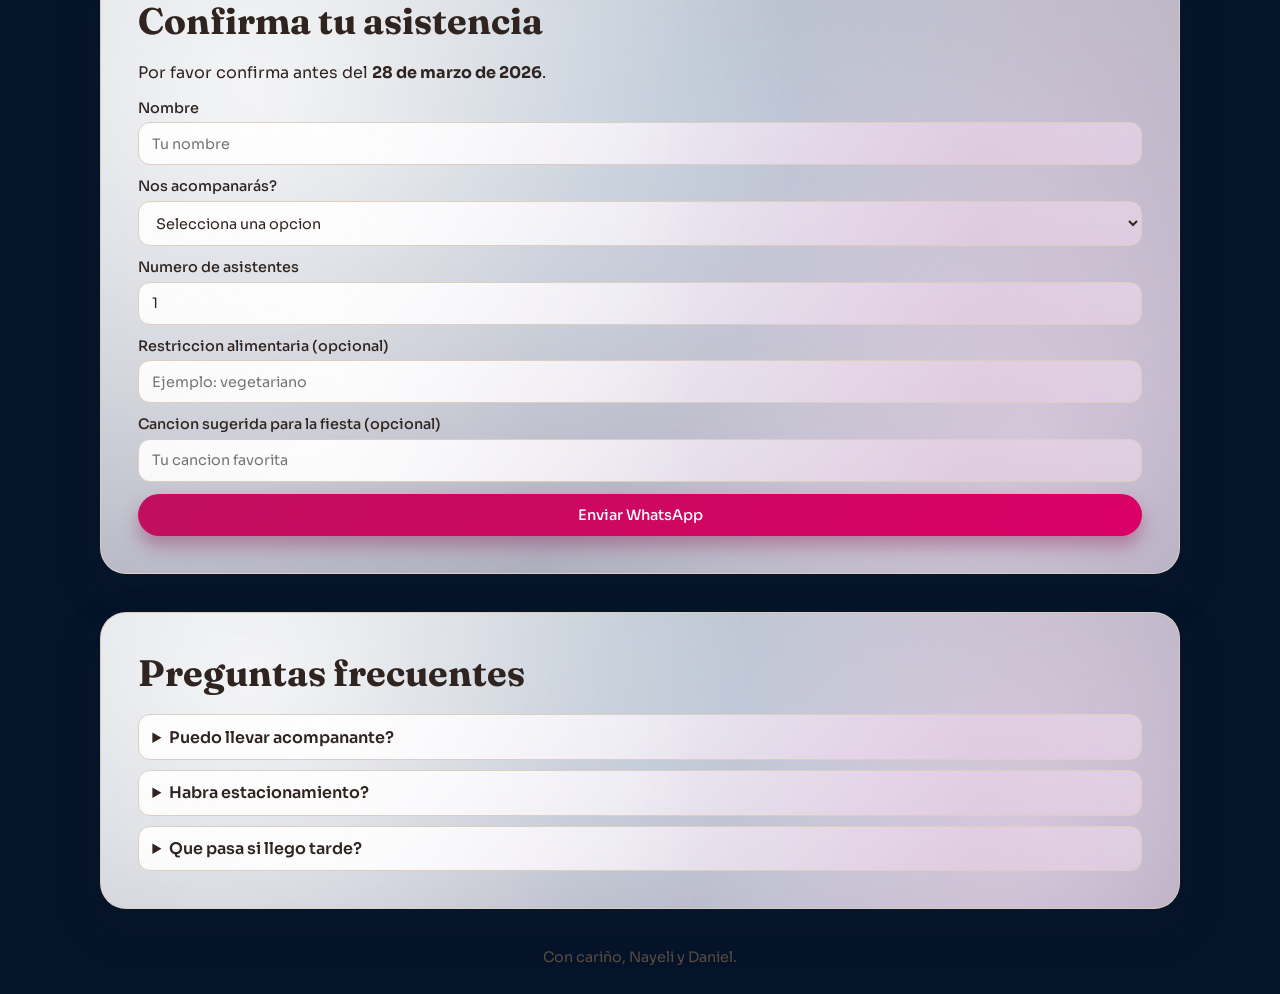
==== commit c82b6c08: "chore: publish wedding site (2026-03-26 09:37:16)" ====
--- a/index.html
+++ b/index.html
@@ -49,6 +49,7 @@
       <nav class="site-nav" aria-label="Secciones principales">
         <a href="#agenda">Agenda</a>
         <a href="#lugar">Lugar</a>
+        <a href="#" data-open-video-modal>Ver video</a>
         <a href="#Asistencia">Confirmar Asistencia</a>
       </nav>
     </header>
@@ -81,6 +82,7 @@
           <div class="hero-actions">
             <a class="btn btn-primary" href="#Asistencia">Confirmar asistencia</a>
             <a class="btn btn-ghost" href="#agenda">Ver itinerario</a>
+            <button class="btn btn-ghost" type="button" data-open-video-modal>Ver video</button>
           </div>
         </div>
 
@@ -254,6 +256,26 @@
       <p>Con cariño, Nayeli y Daniel.</p>
     </footer>
 
+    <div id="video-modal" class="video-modal" hidden aria-hidden="true">
+      <div class="video-modal-backdrop" data-close-video-modal></div>
+      <div class="video-modal-dialog" role="dialog" aria-modal="true" aria-labelledby="video-modal-title">
+        <button class="video-modal-close" type="button" aria-label="Cerrar video" data-close-video-modal>×</button>
+        <p id="video-modal-title" class="video-modal-title">Nuestro video</p>
+        <video
+          id="wedding-video"
+          class="video-modal-player"
+          controls
+          playsinline
+          muted
+          preload="metadata"
+          poster="assets/Principal.JPG"
+        >
+          <source src="assets/naye-danny.mp4" type="video/mp4" />
+          Tu navegador no soporta video HTML5.
+        </video>
+      </div>
+    </div>
+
     <script src="script.js"></script>
   </body>
 </html>
--- a/styles.css
+++ b/styles.css
@@ -365,6 +365,72 @@
   border-color: var(--line);
 }
 
+body.modal-open {
+  overflow: hidden;
+}
+
+.video-modal {
+  position: fixed;
+  inset: 0;
+  z-index: 60;
+  display: grid;
+  place-items: center;
+  padding: 1rem;
+}
+
+.video-modal[hidden] {
+  display: none;
+}
+
+.video-modal-backdrop {
+  position: absolute;
+  inset: 0;
+  background: rgba(5, 10, 19, 0.75);
+  backdrop-filter: blur(8px);
+}
+
+.video-modal-dialog {
+  position: relative;
+  width: min(980px, 94vw);
+  border-radius: 20px;
+  border: 1px solid rgba(220, 207, 191, 0.9);
+  padding: 1rem;
+  background:
+    radial-gradient(circle at 14% 20%, rgba(255, 255, 255, 0.78), rgba(255, 255, 255, 0) 42%),
+    linear-gradient(155deg, rgba(252, 247, 252, 0.9), rgba(237, 226, 245, 0.86));
+  box-shadow: 0 26px 52px rgba(4, 8, 20, 0.5);
+}
+
+.video-modal-title {
+  margin: 0 0 0.7rem;
+  font-family: var(--title-font);
+  font-size: 1.05rem;
+  color: var(--ink);
+}
+
+.video-modal-close {
+  position: absolute;
+  top: 0.45rem;
+  right: 0.55rem;
+  width: 36px;
+  height: 36px;
+  border: 0;
+  border-radius: 999px;
+  background: rgba(193, 15, 95, 0.12);
+  color: var(--accent);
+  font-size: 1.35rem;
+  line-height: 1;
+  cursor: pointer;
+}
+
+.video-modal-player {
+  width: 100%;
+  max-height: 76vh;
+  display: block;
+  border-radius: 14px;
+  background: #000;
+}
+
 .hero-portrait {
   margin: 0;
   display: grid;
@@ -708,6 +774,23 @@
     font-size: 0.8rem;
   }
 
+  .video-modal-dialog {
+    width: 96vw;
+    padding: 0.65rem;
+    border-radius: 16px;
+  }
+
+  .video-modal-title {
+    font-size: 0.95rem;
+    margin-bottom: 0.55rem;
+  }
+
+  .video-modal-close {
+    width: 32px;
+    height: 32px;
+    font-size: 1.2rem;
+  }
+
   .section {
     margin: 1.1rem 0;
     border-radius: 20px;
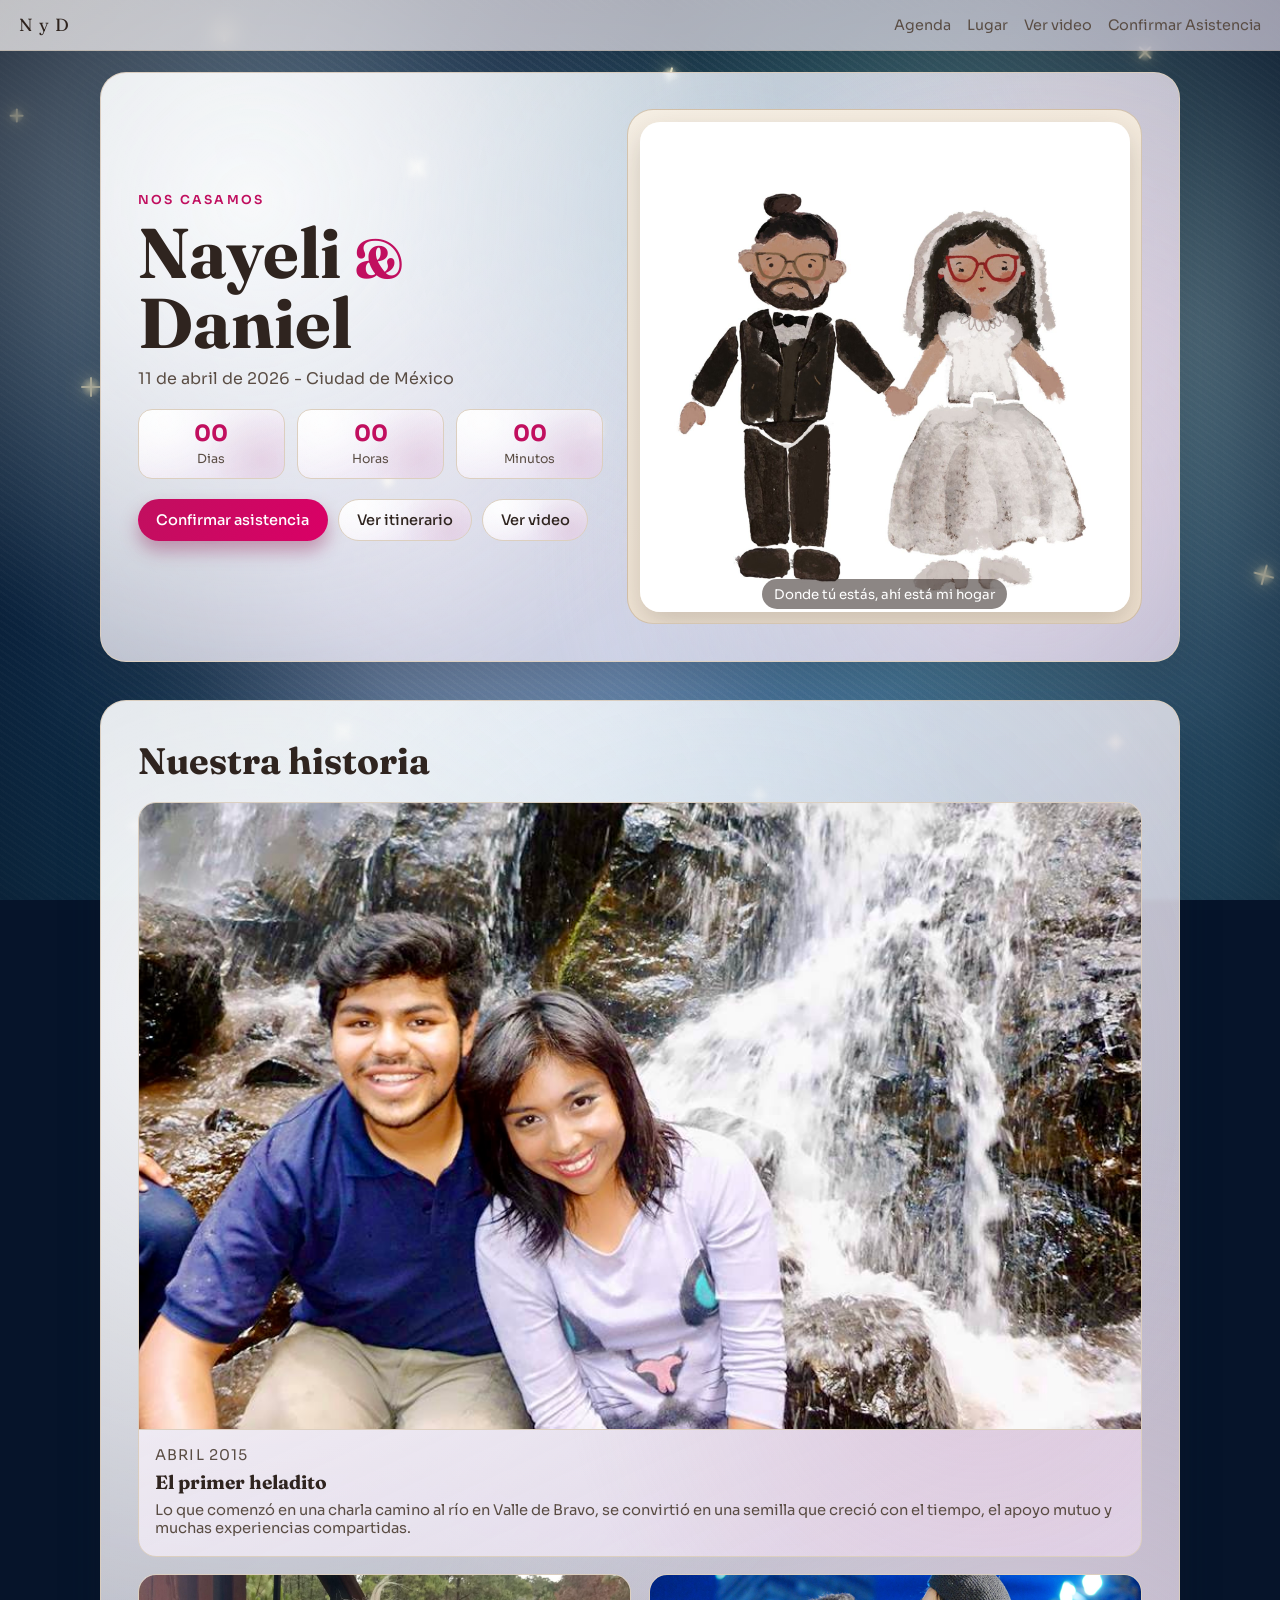
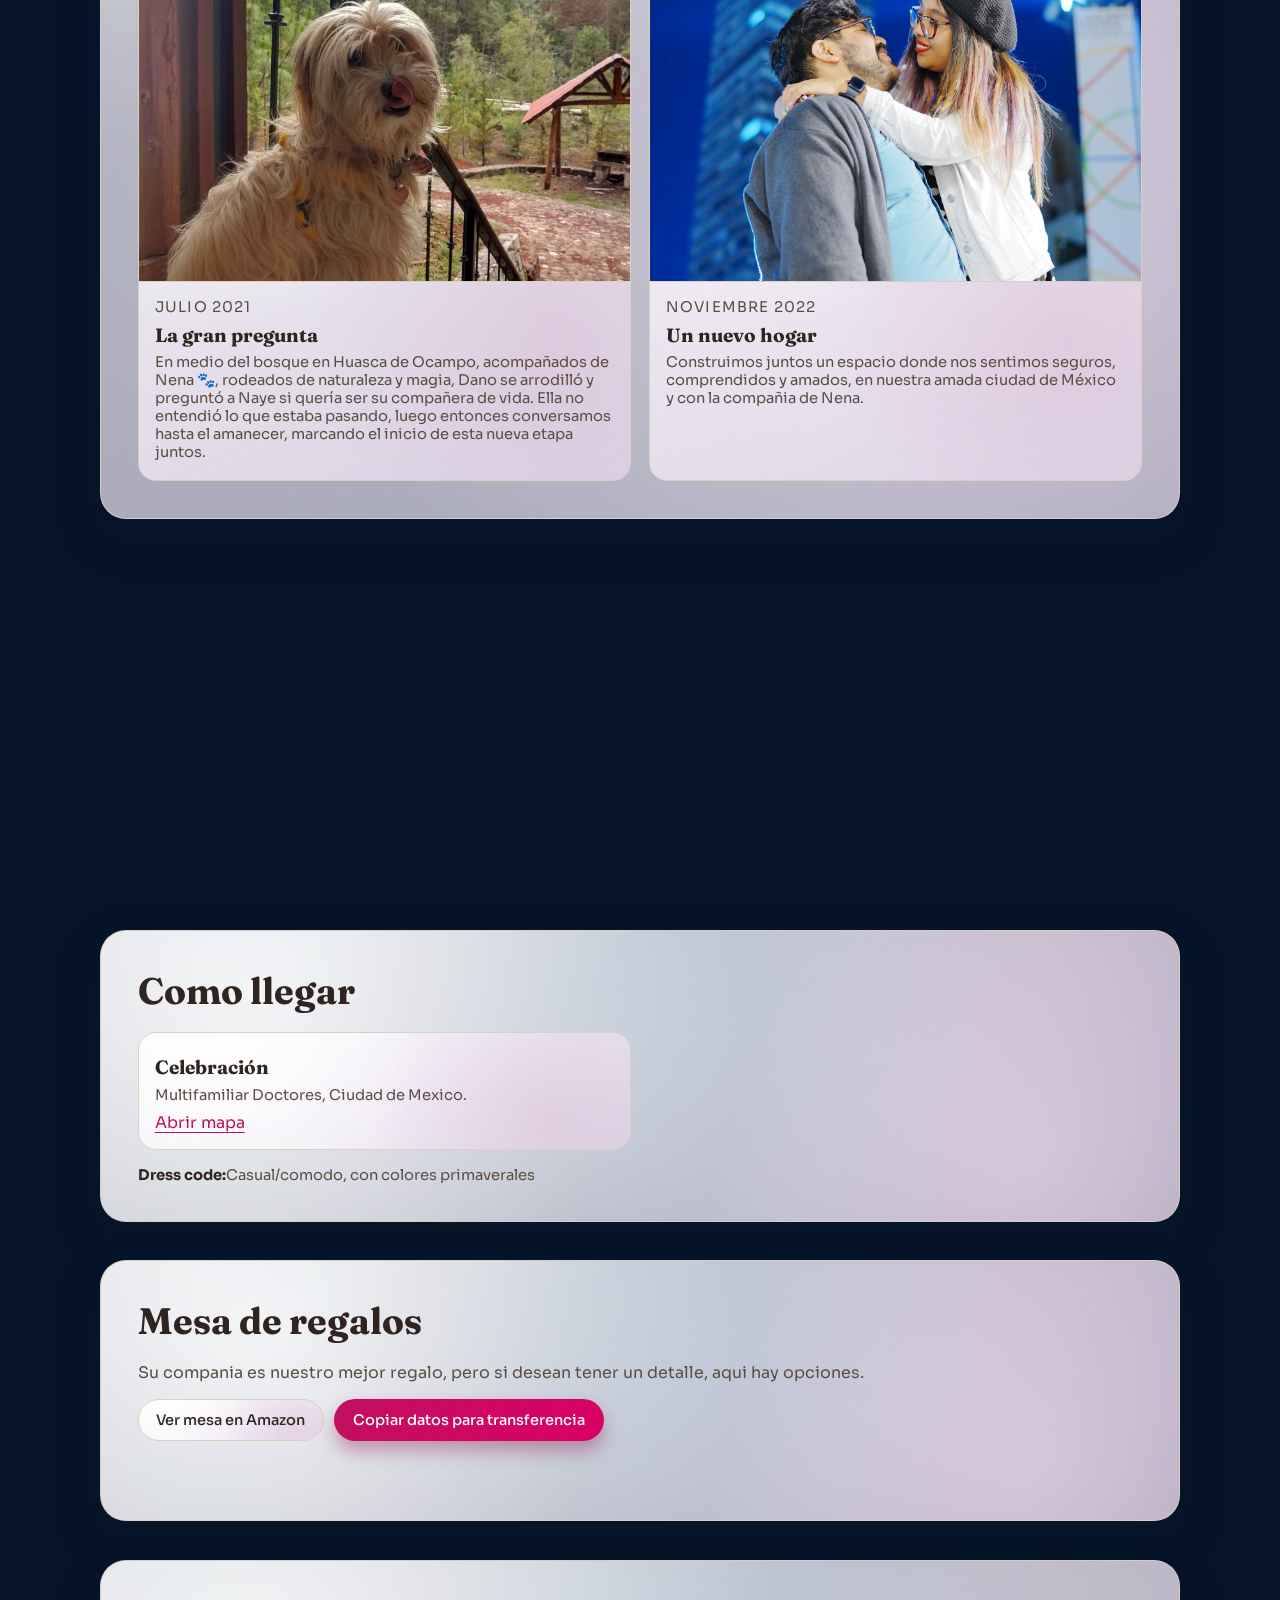
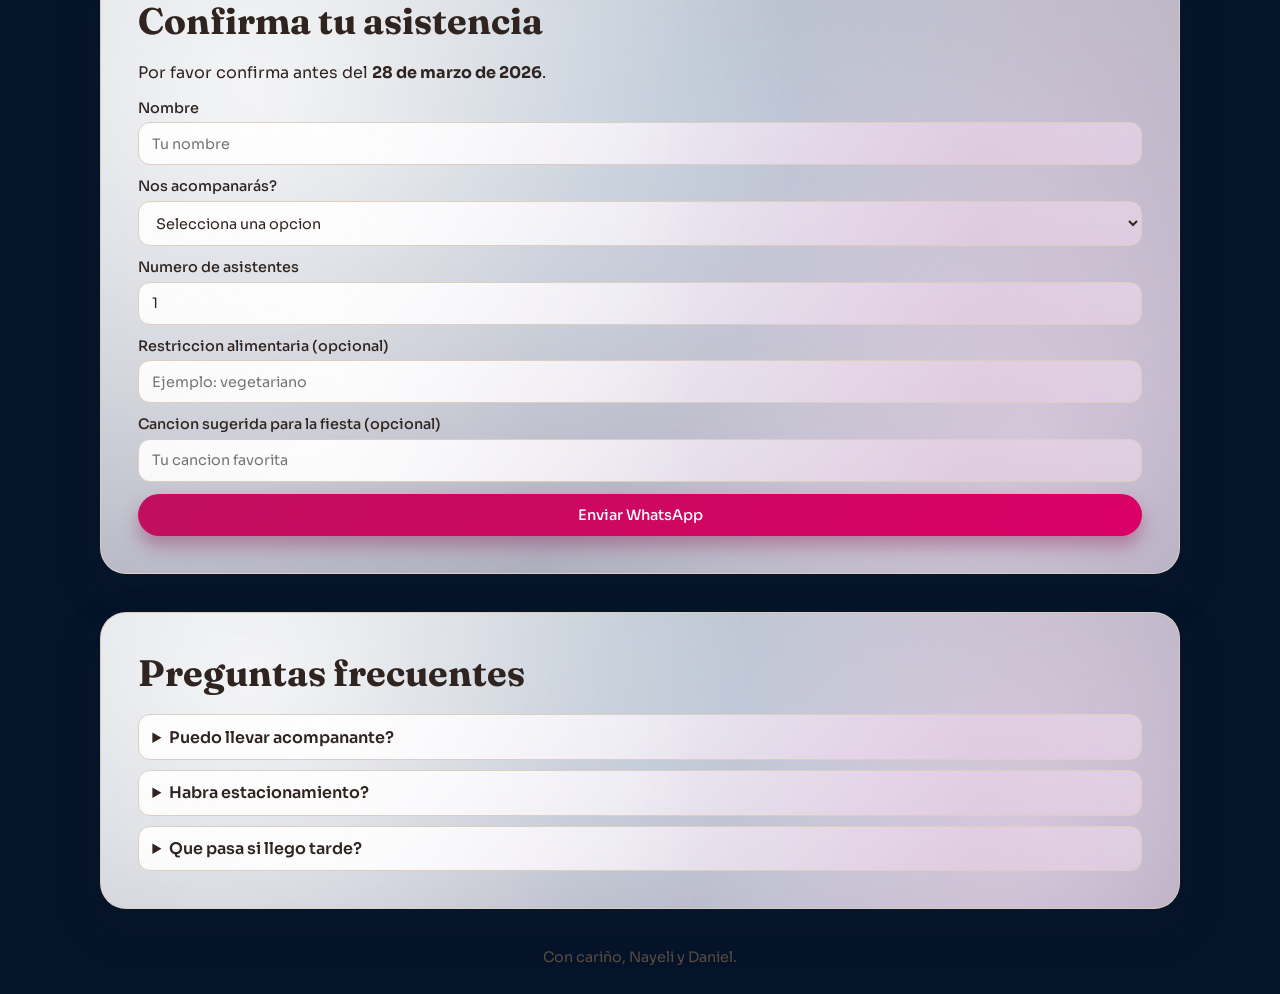
==== commit d9e12b64: "chore: publish wedding site (2026-03-26 09:51:55)" ====
--- a/index.html
+++ b/index.html
@@ -266,7 +266,6 @@
           class="video-modal-player"
           controls
           playsinline
-          muted
           preload="metadata"
           poster="assets/Principal.JPG"
         >
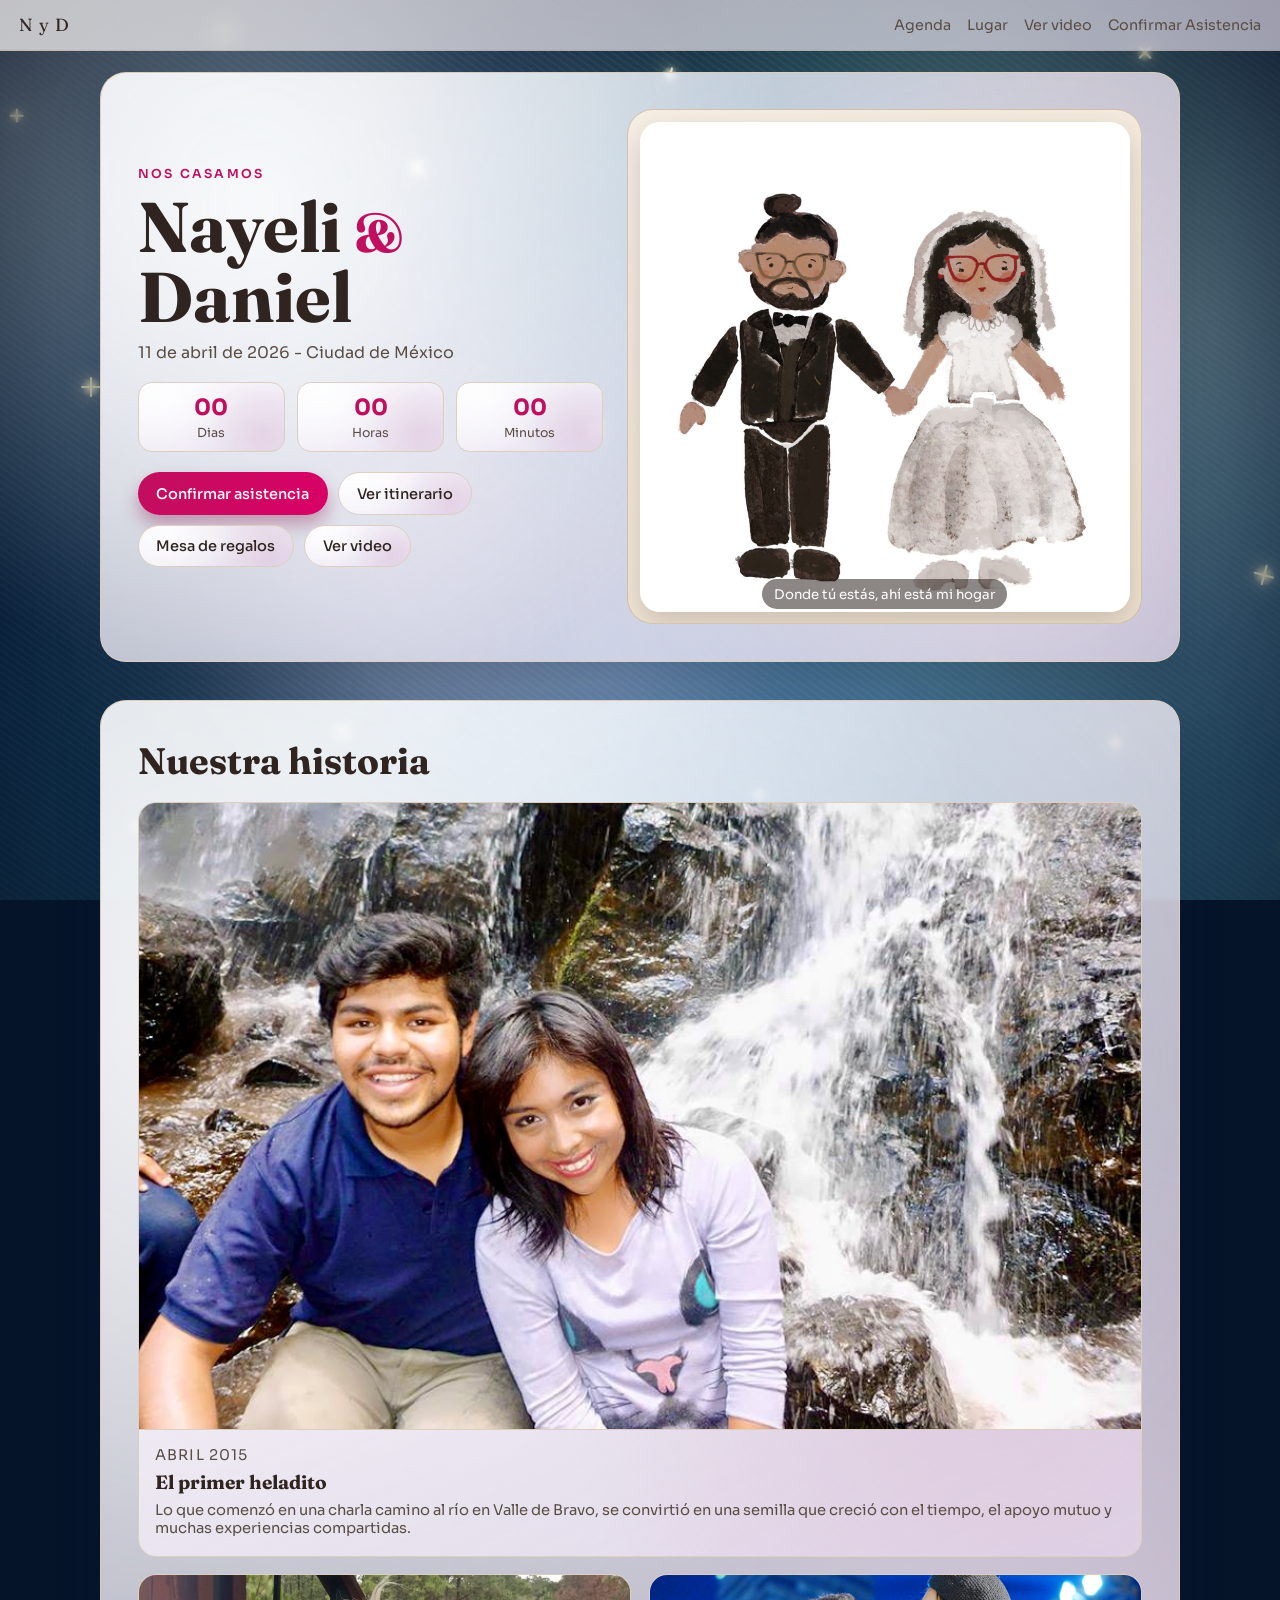
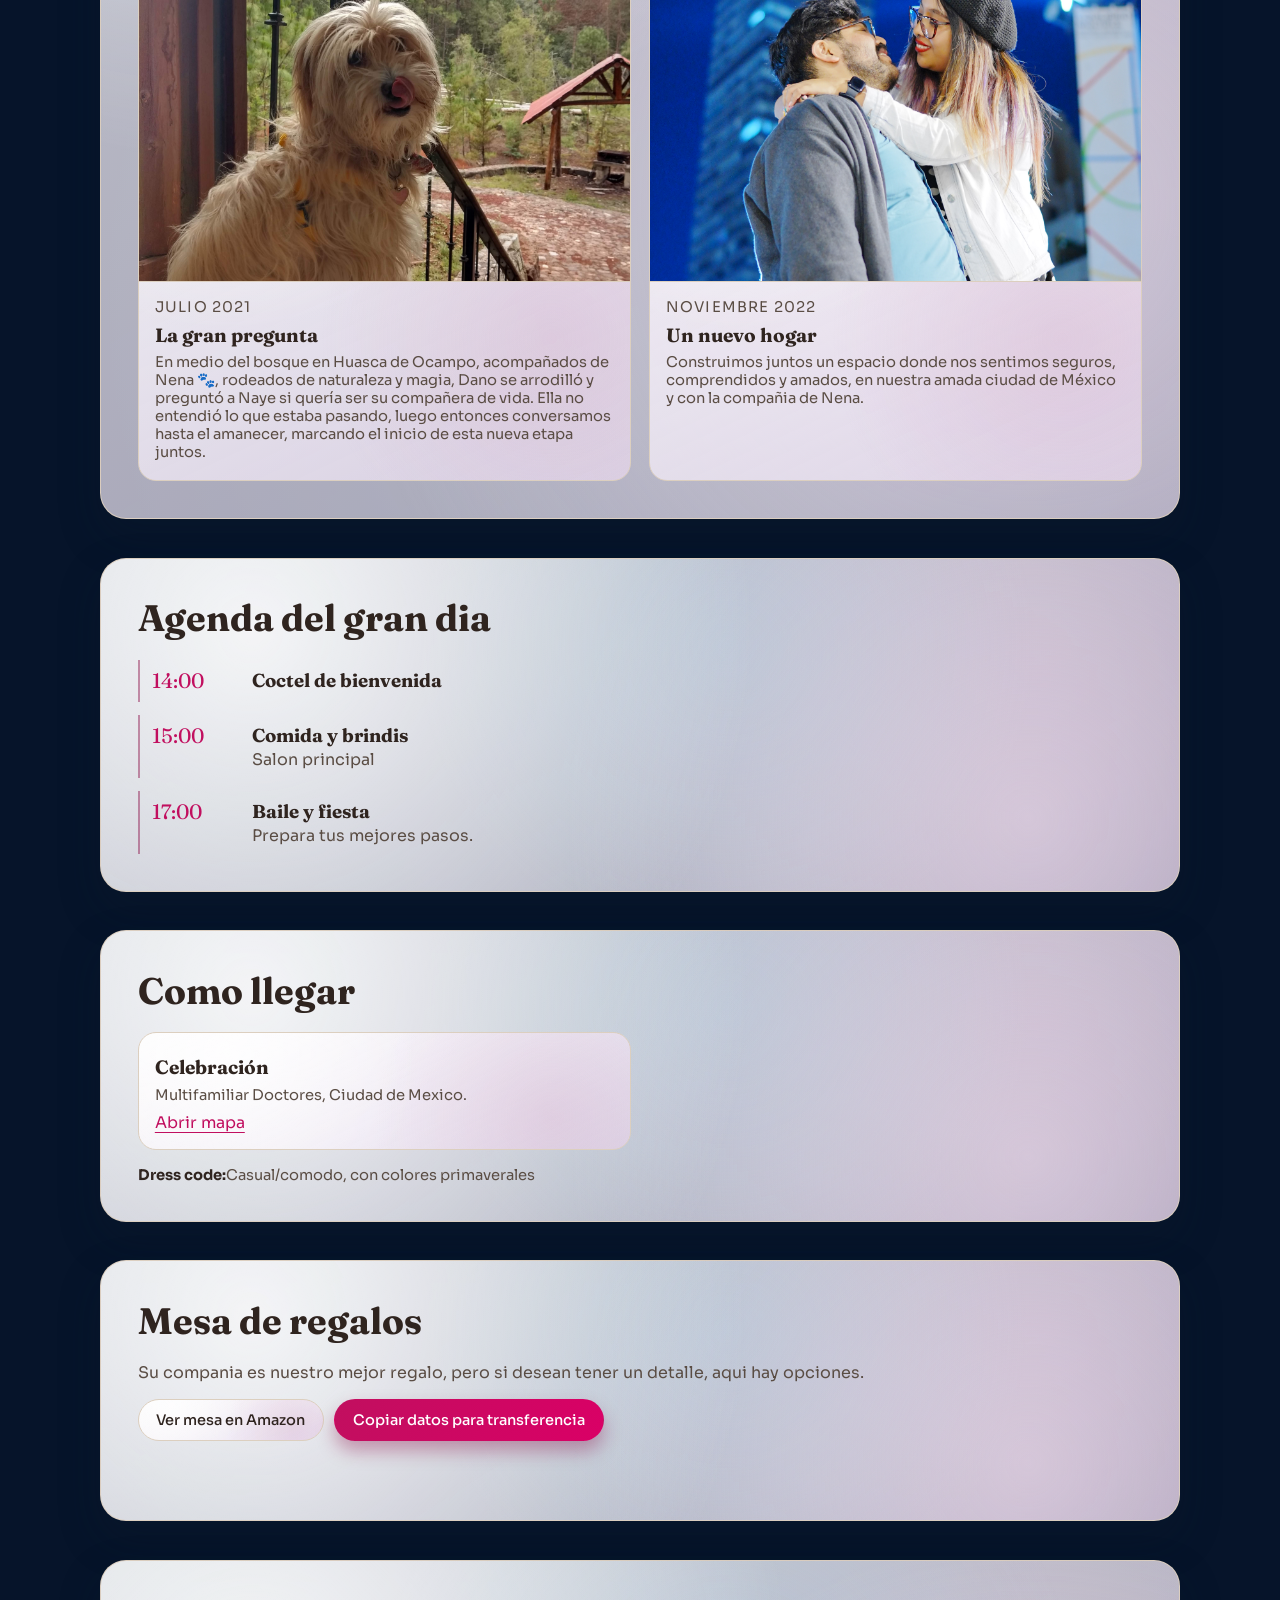
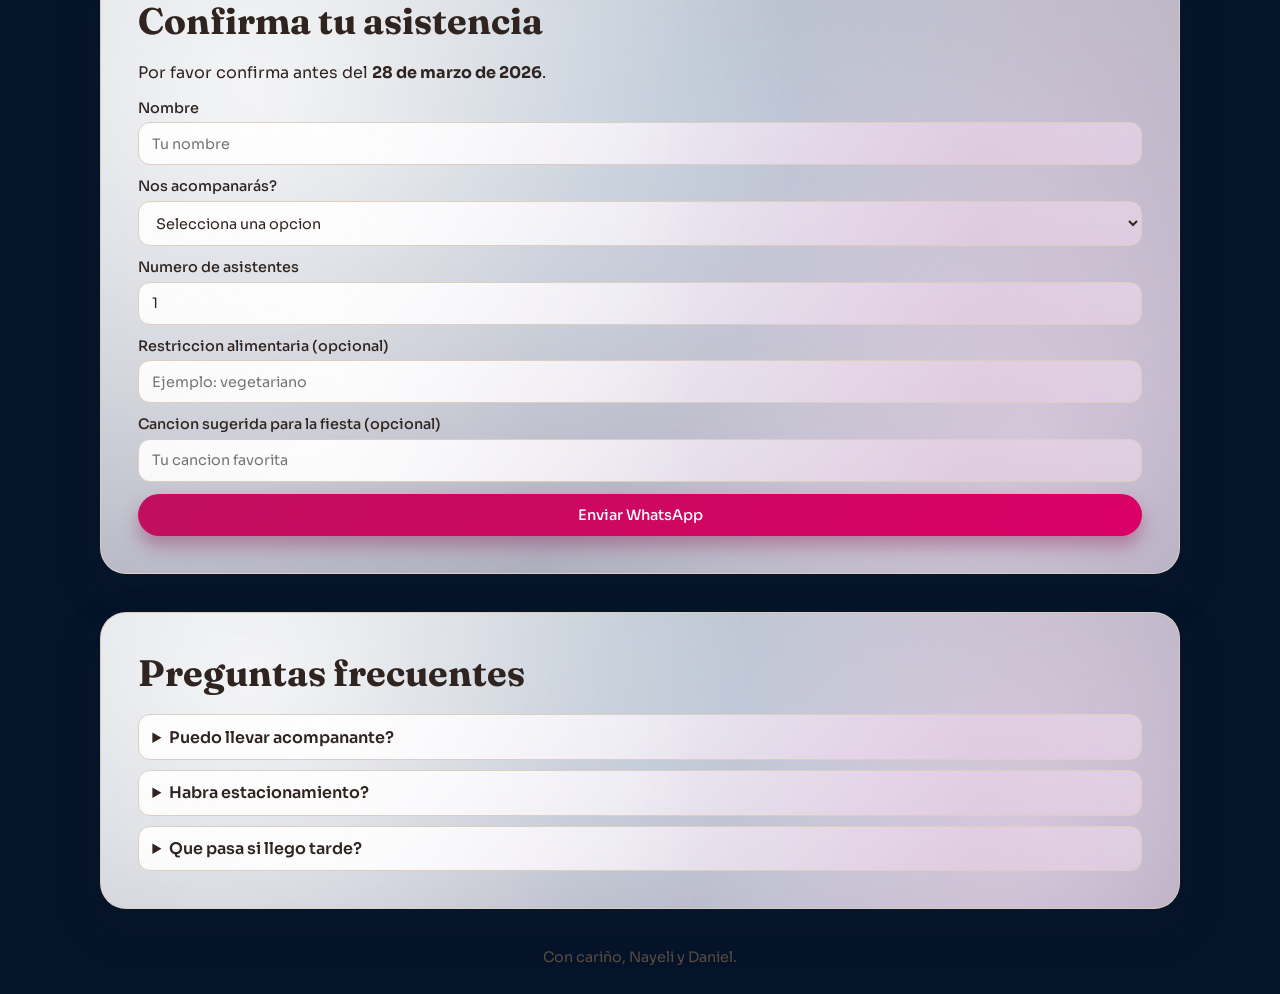
==== commit 031ea9f4: "chore: publish wedding site (2026-03-26 10:02:09)" ====
--- a/index.html
+++ b/index.html
@@ -82,6 +82,7 @@
           <div class="hero-actions">
             <a class="btn btn-primary" href="#Asistencia">Confirmar asistencia</a>
             <a class="btn btn-ghost" href="#agenda">Ver itinerario</a>
+            <a class="btn btn-ghost" href="#regalos">Mesa de regalos</a>
             <button class="btn btn-ghost" type="button" data-open-video-modal>Ver video</button>
           </div>
         </div>
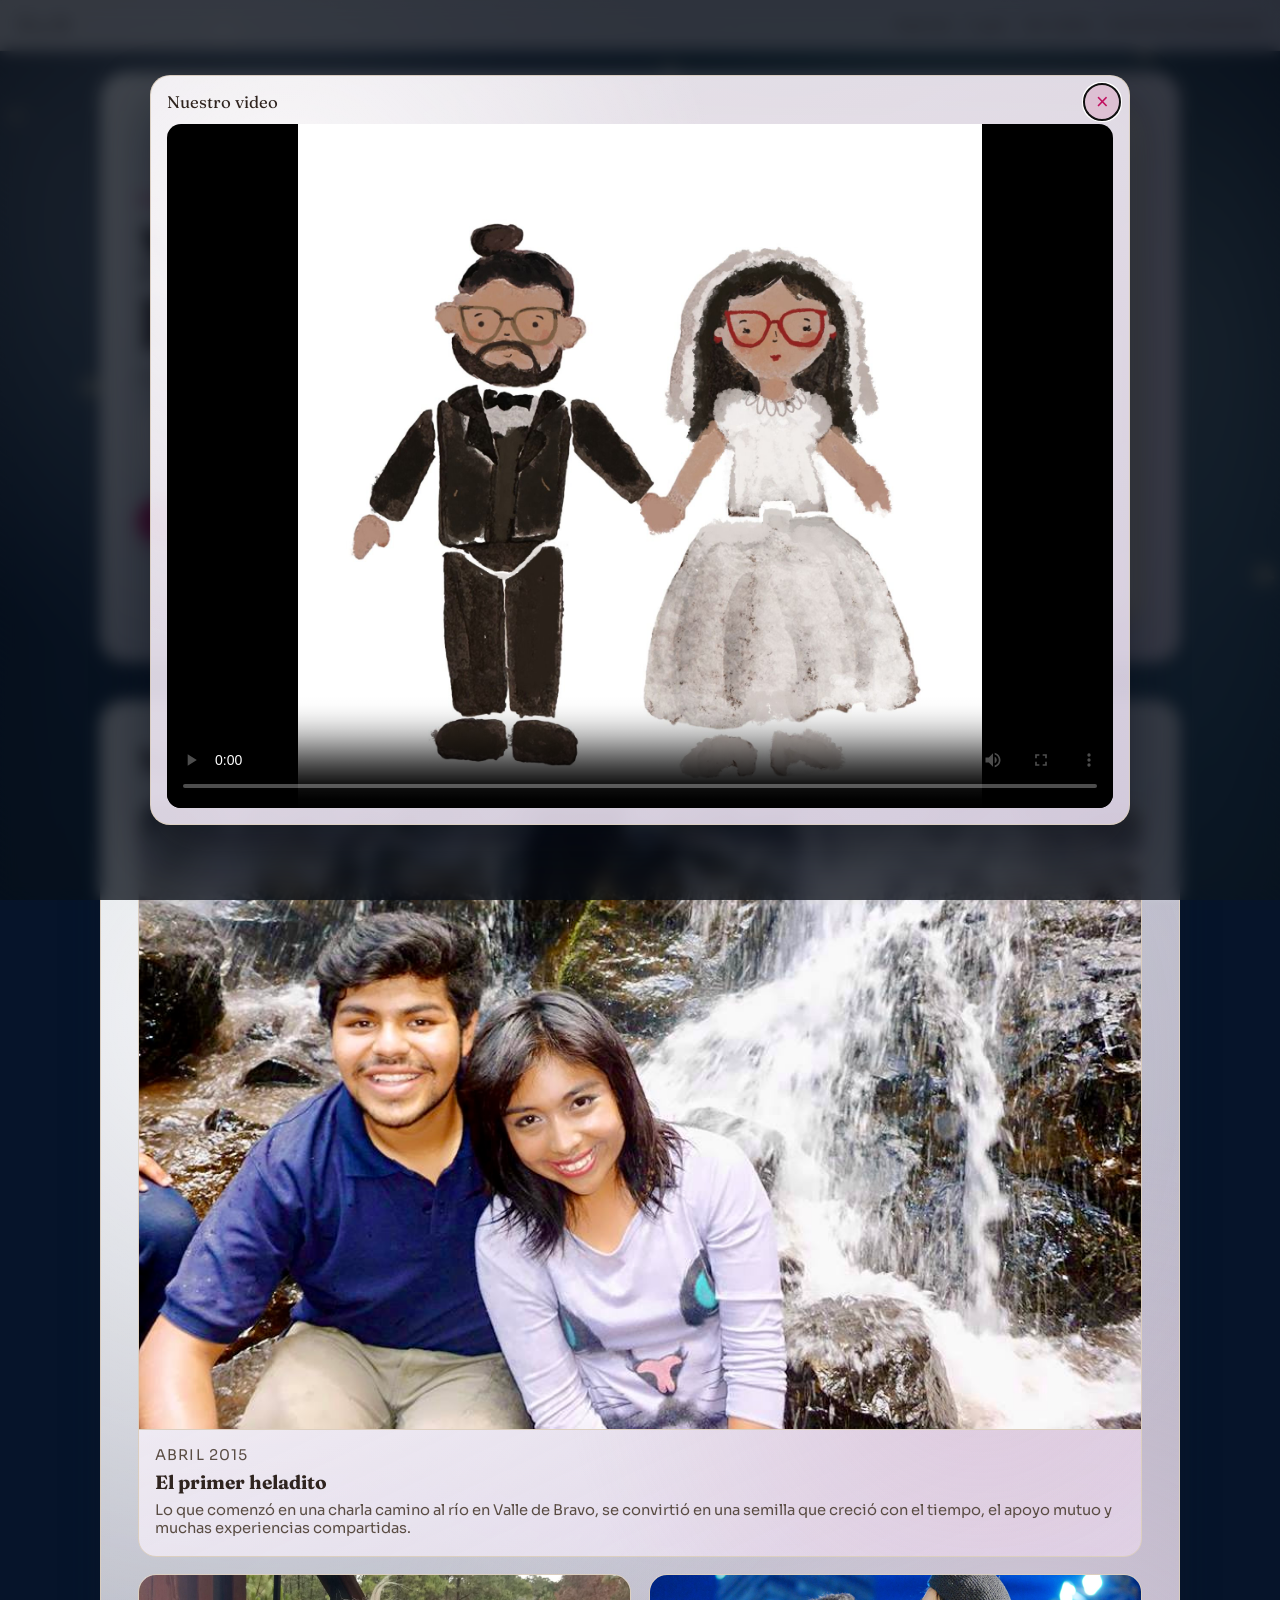
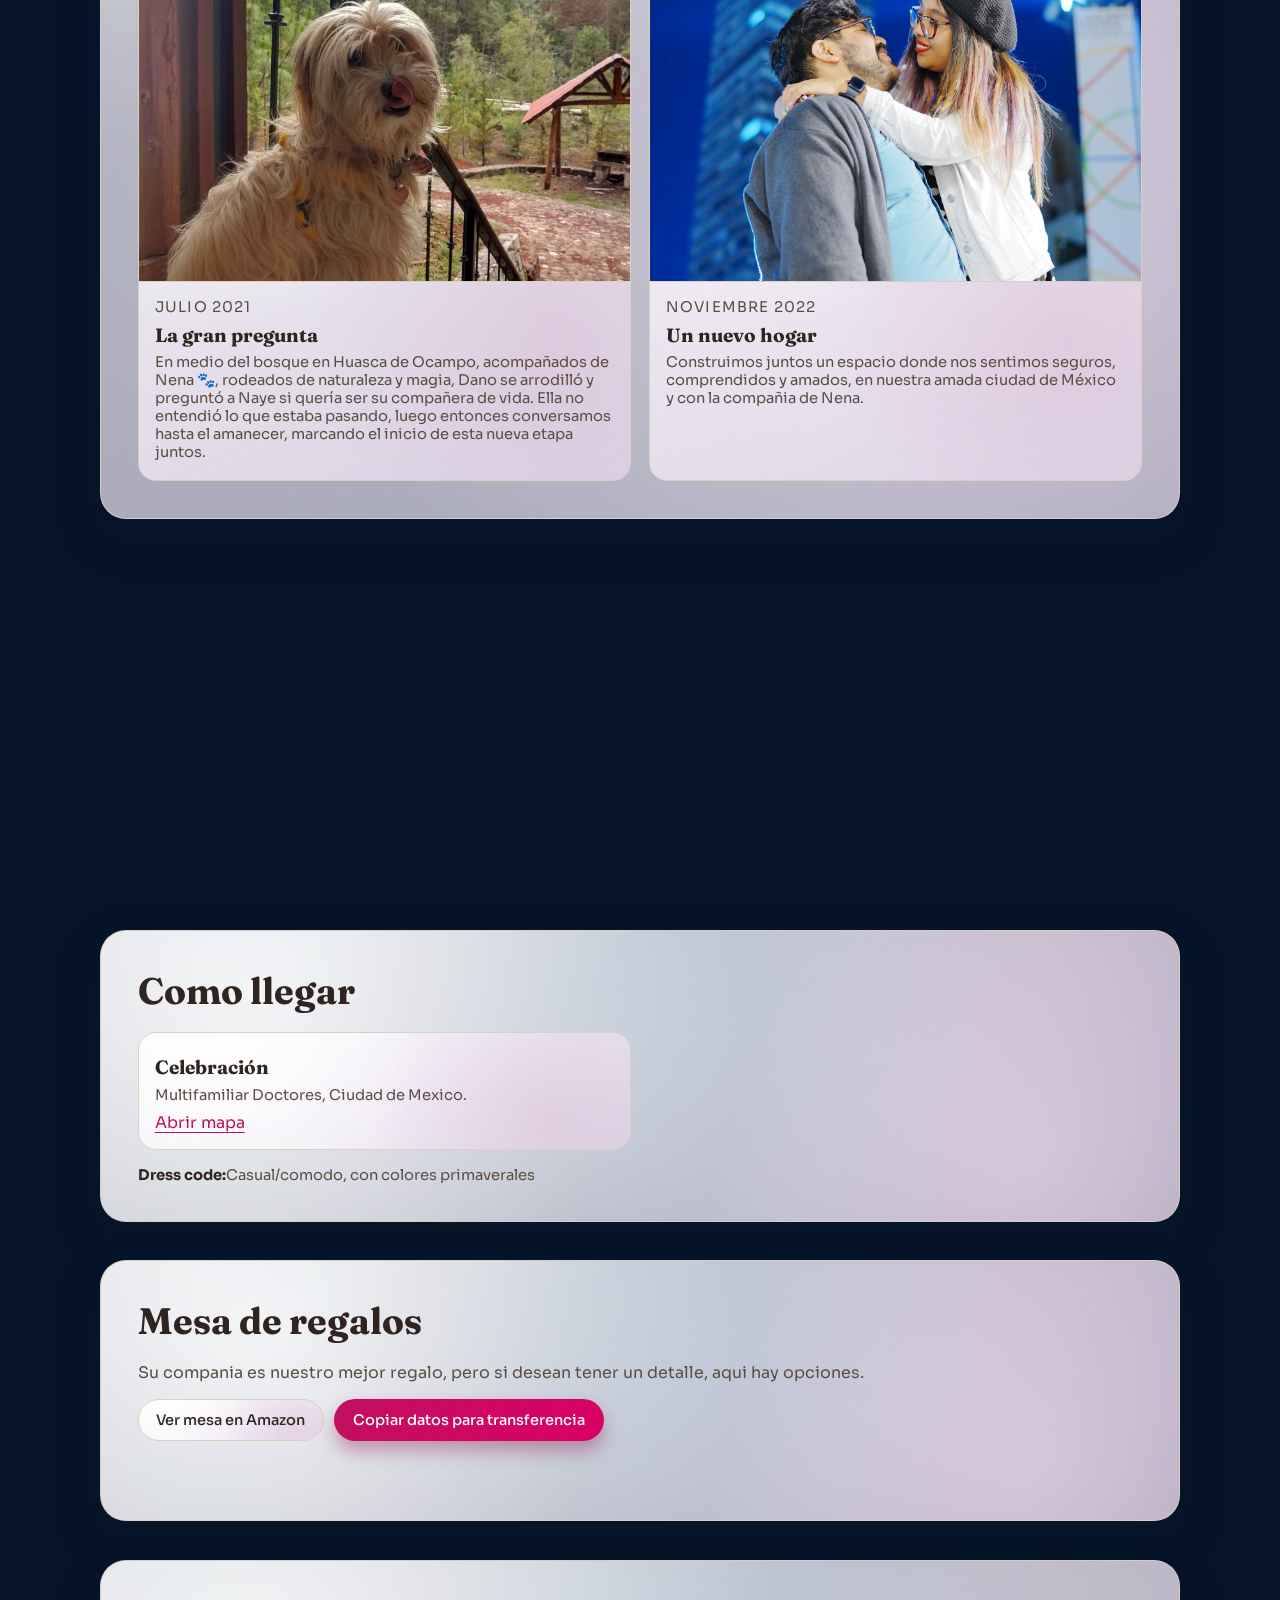
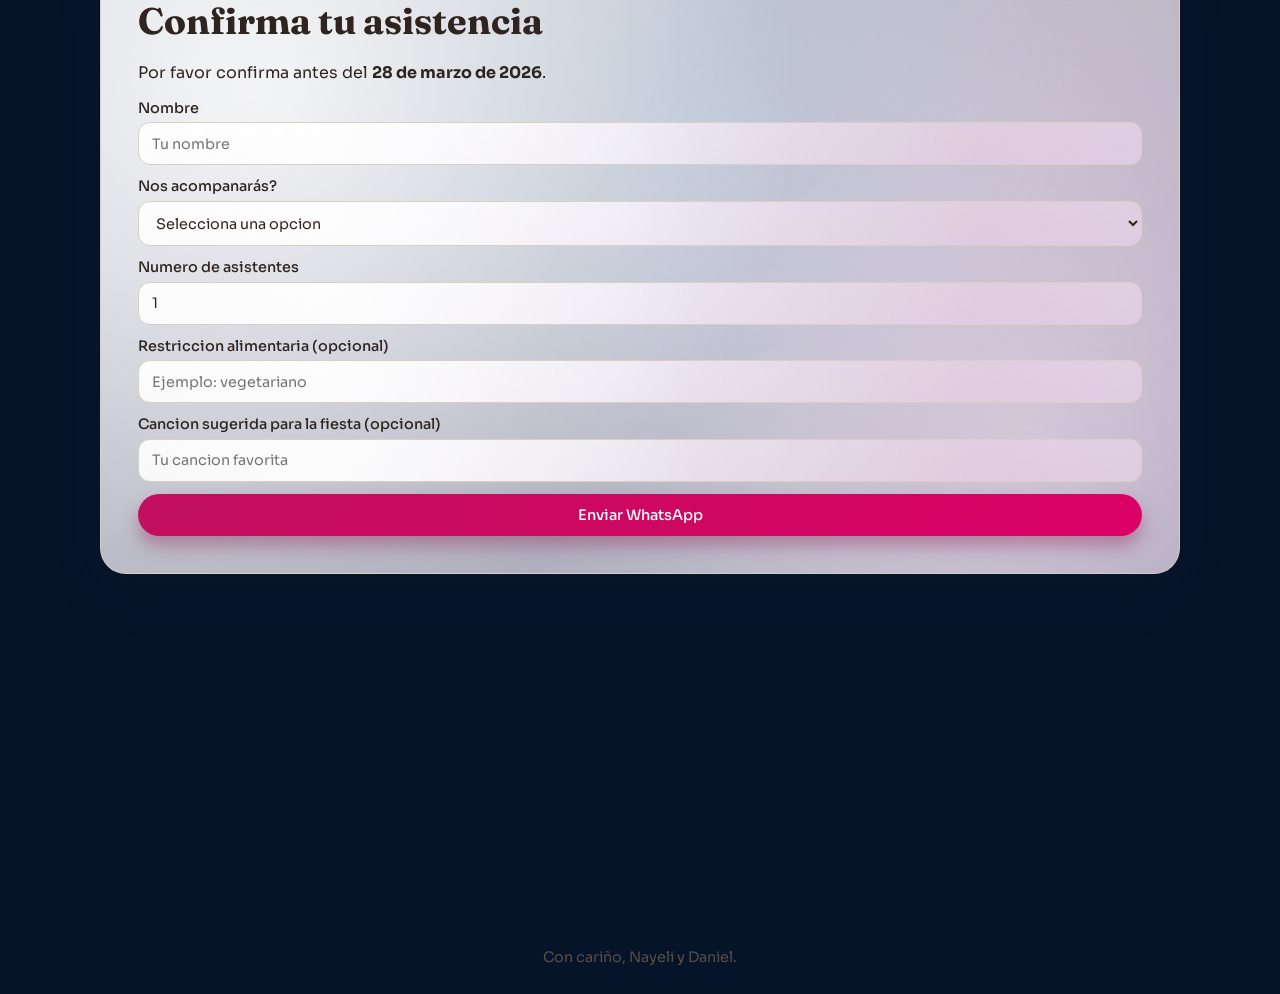
==== commit d21c93e7: "chore: publish wedding site (2026-03-26 10:15:18)" ====
--- a/index.html
+++ b/index.html
@@ -82,8 +82,7 @@
           <div class="hero-actions">
             <a class="btn btn-primary" href="#Asistencia">Confirmar asistencia</a>
             <a class="btn btn-ghost" href="#agenda">Ver itinerario</a>
-            <a class="btn btn-ghost" href="#regalos">Mesa de regalos</a>
-            <button class="btn btn-ghost" type="button" data-open-video-modal>Ver video</button>
+                        <button class="btn btn-ghost" type="button" data-open-video-modal>Ver video</button>
           </div>
         </div>
 
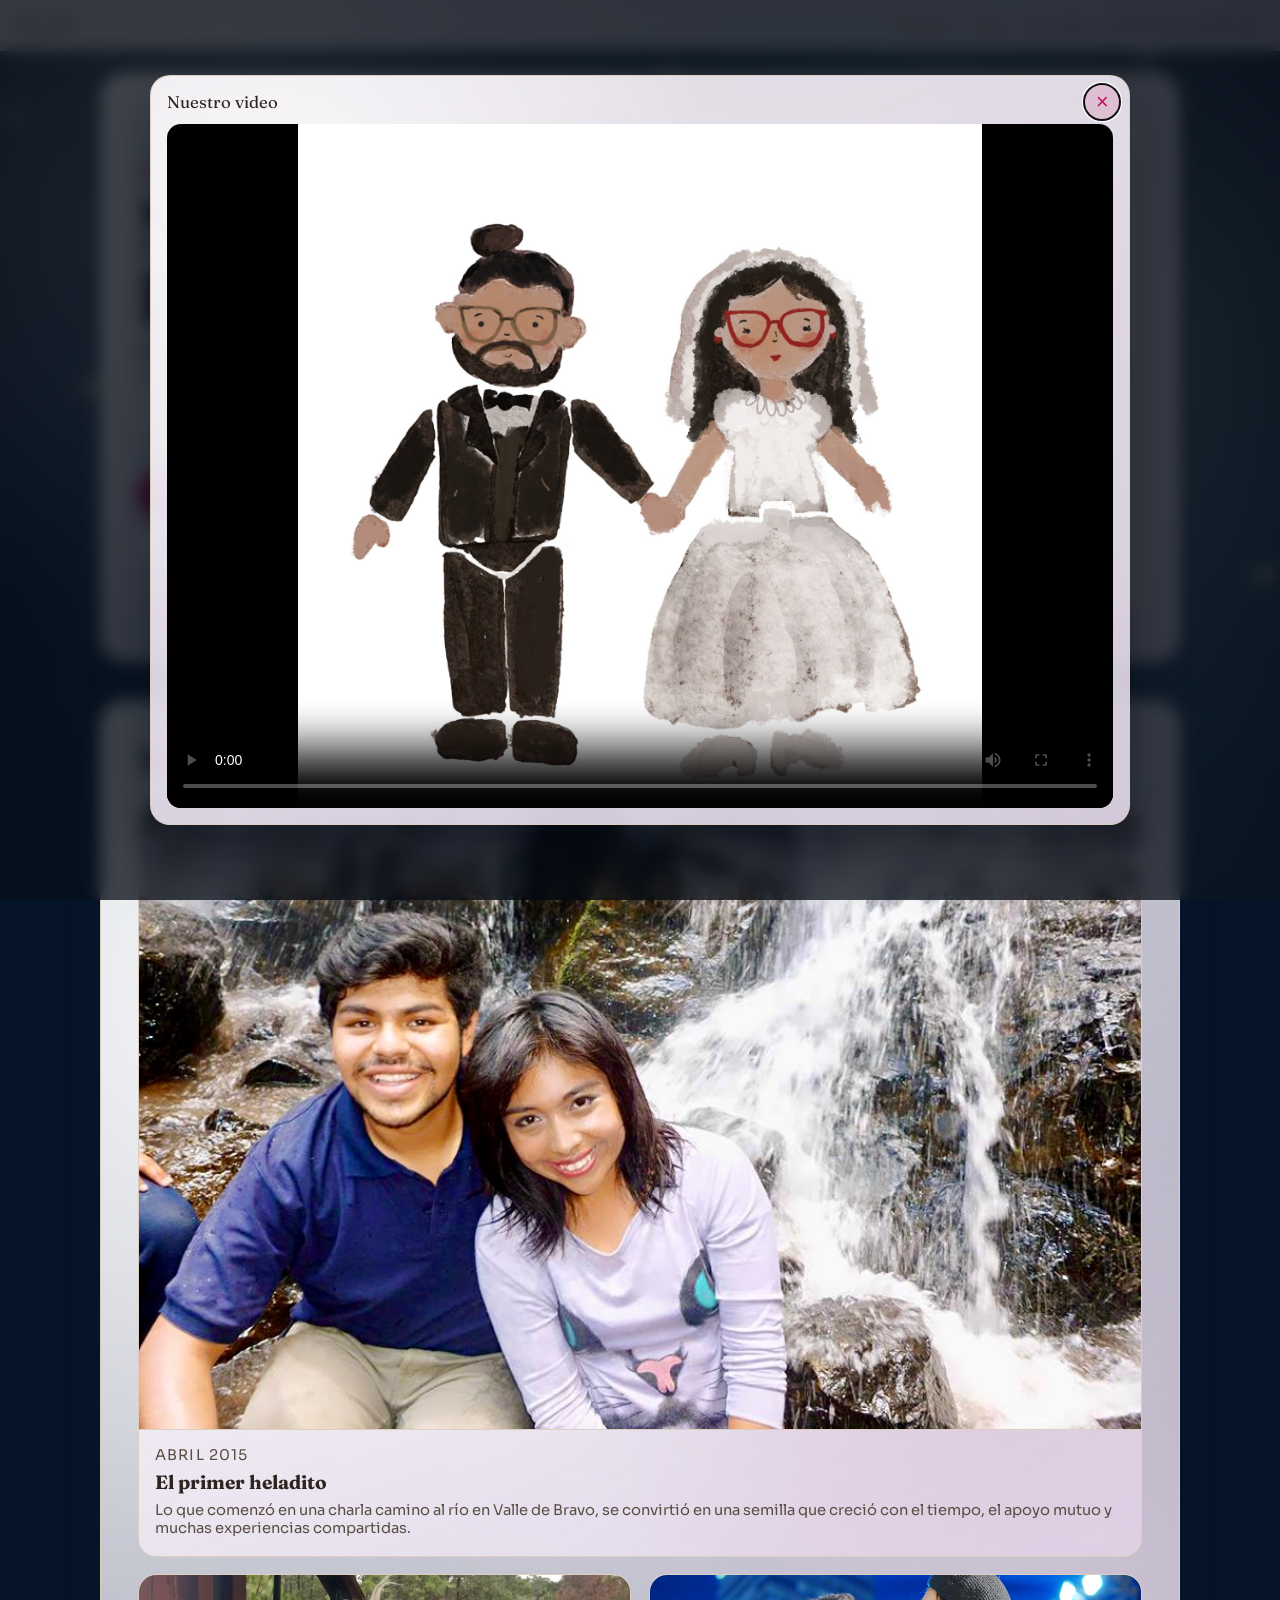
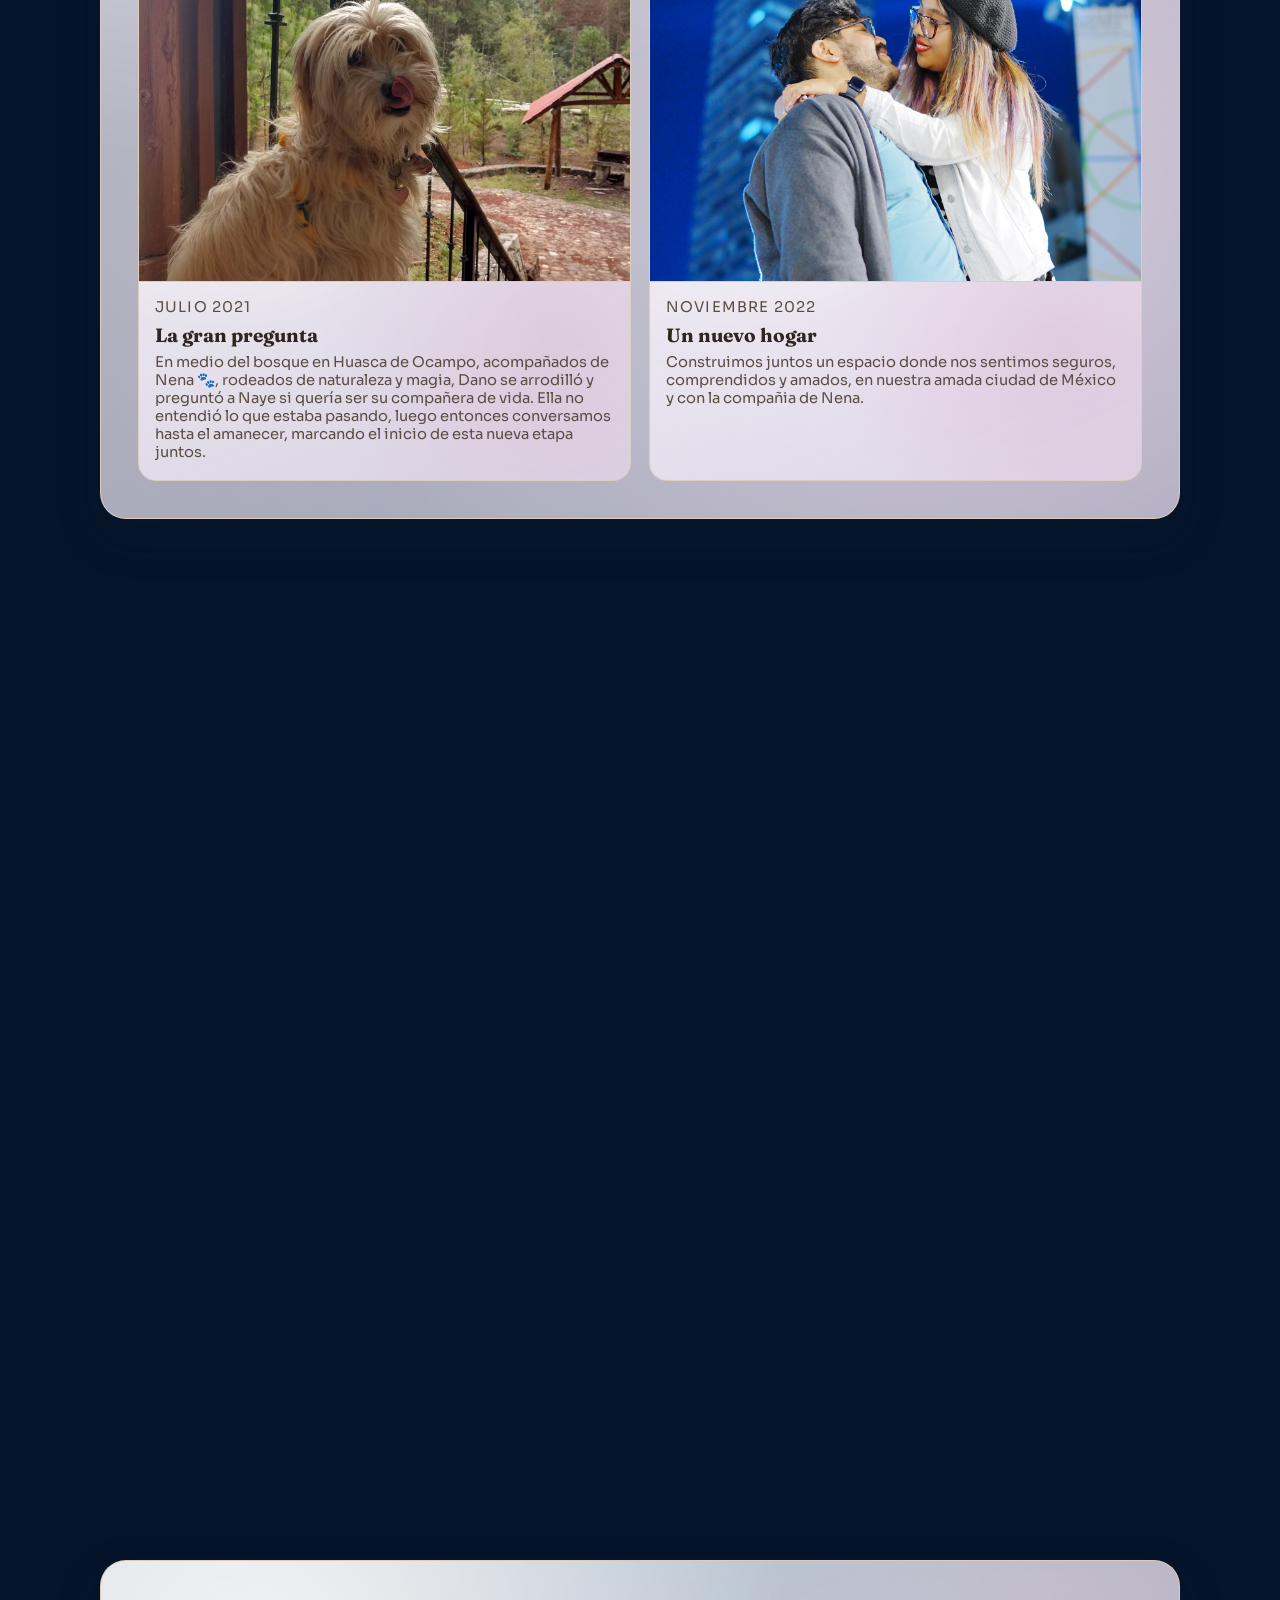
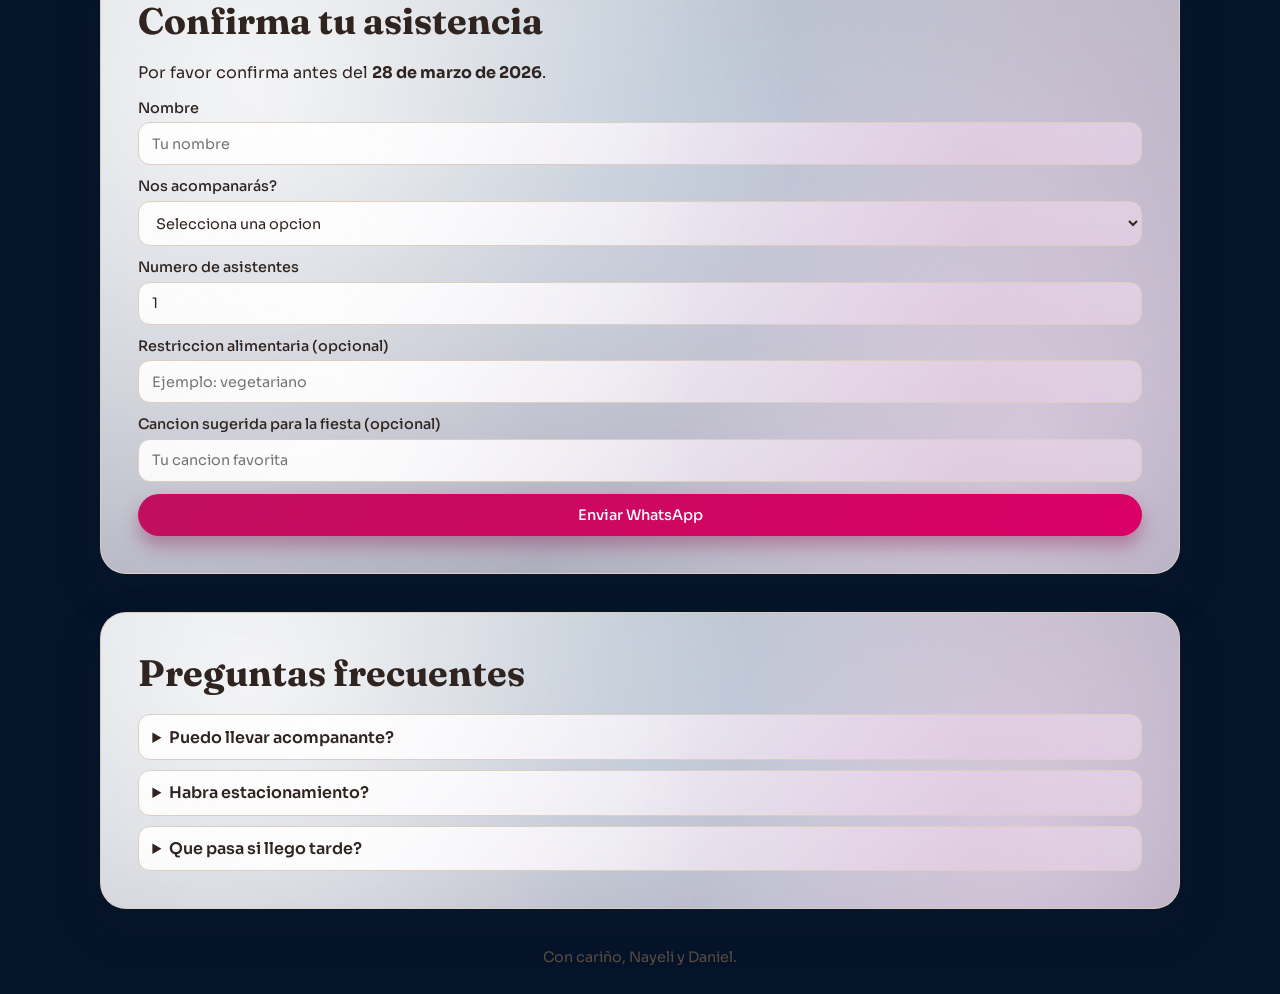
==== commit 3d28e5d7: "chore: publish wedding site (2026-03-26 10:16:33)" ====
--- a/index.html
+++ b/index.html
@@ -82,7 +82,8 @@
           <div class="hero-actions">
             <a class="btn btn-primary" href="#Asistencia">Confirmar asistencia</a>
             <a class="btn btn-ghost" href="#agenda">Ver itinerario</a>
-                        <button class="btn btn-ghost" type="button" data-open-video-modal>Ver video</button>
+            <button class="btn btn-ghost" type="button" data-open-video-modal>Ver video</button>
+            <a class="btn btn-ghost" href="#regalos">Mesa de regalos</a>
           </div>
         </div>
 
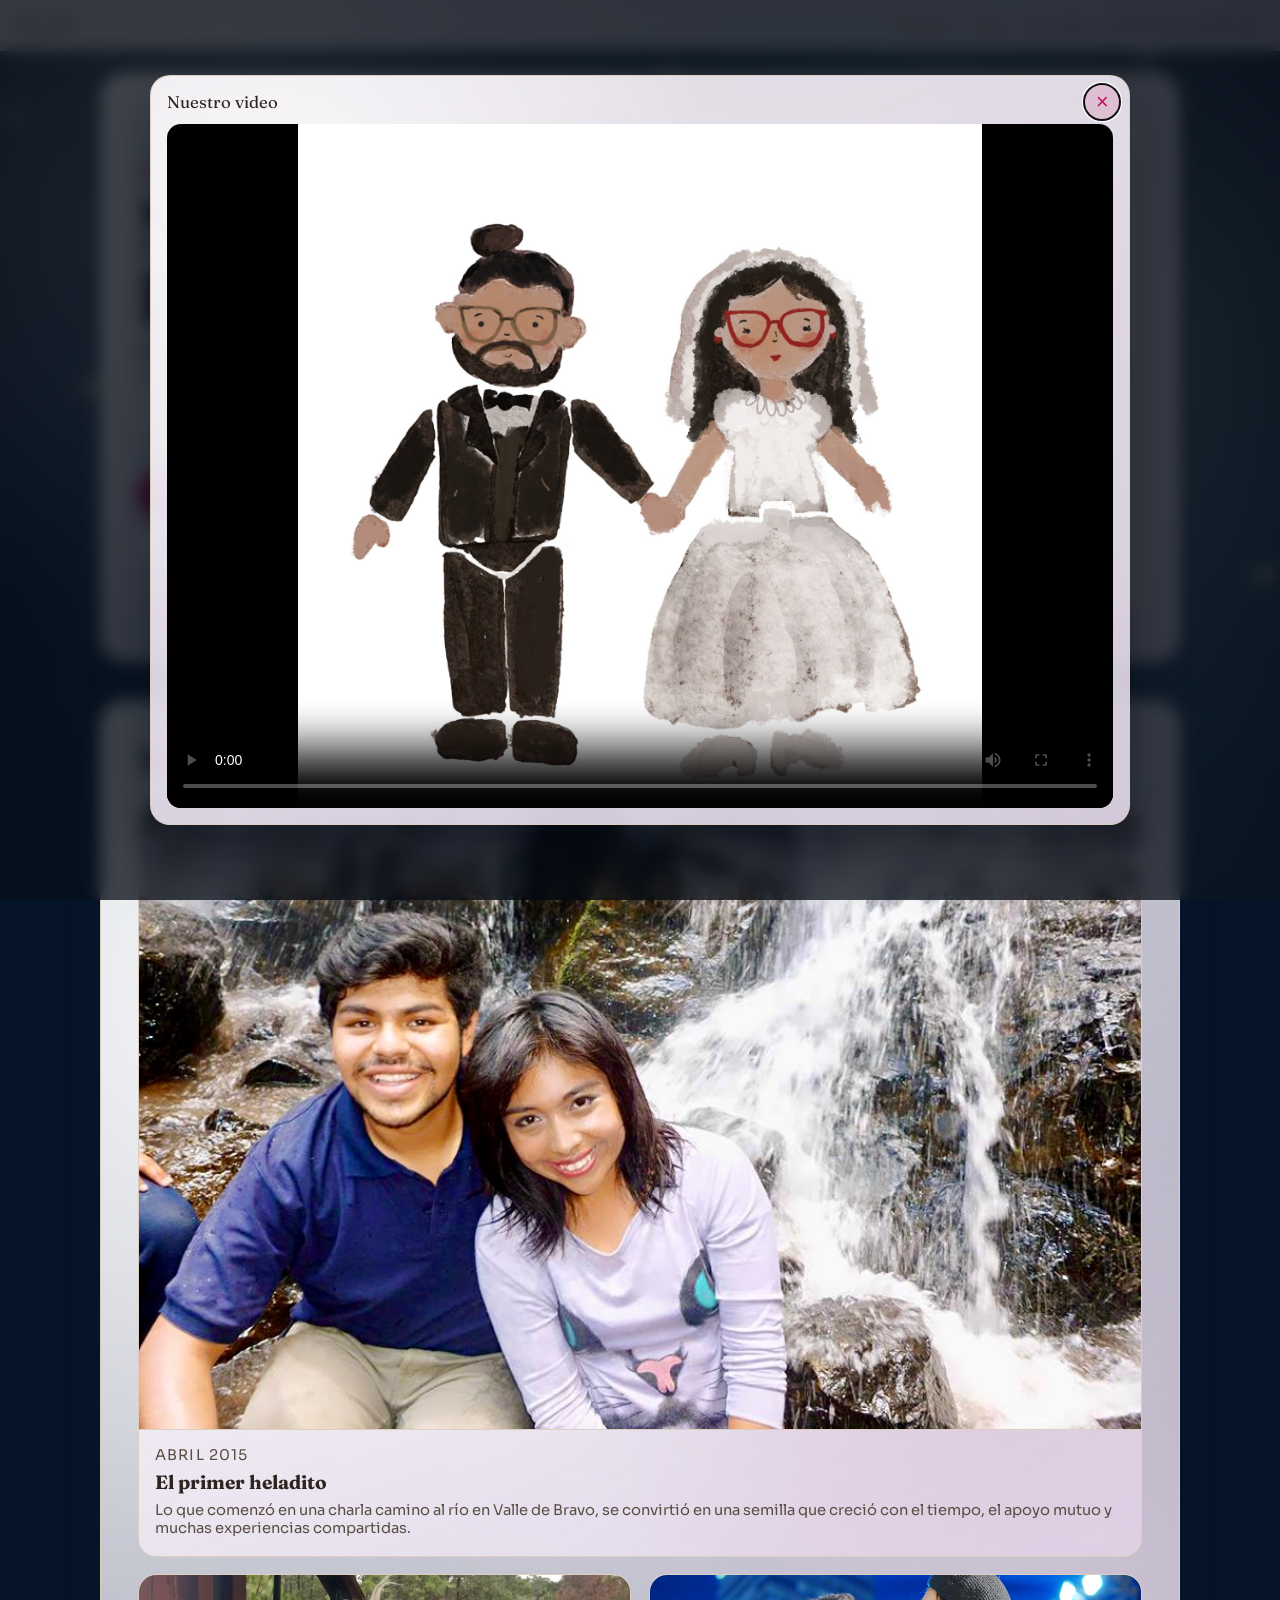
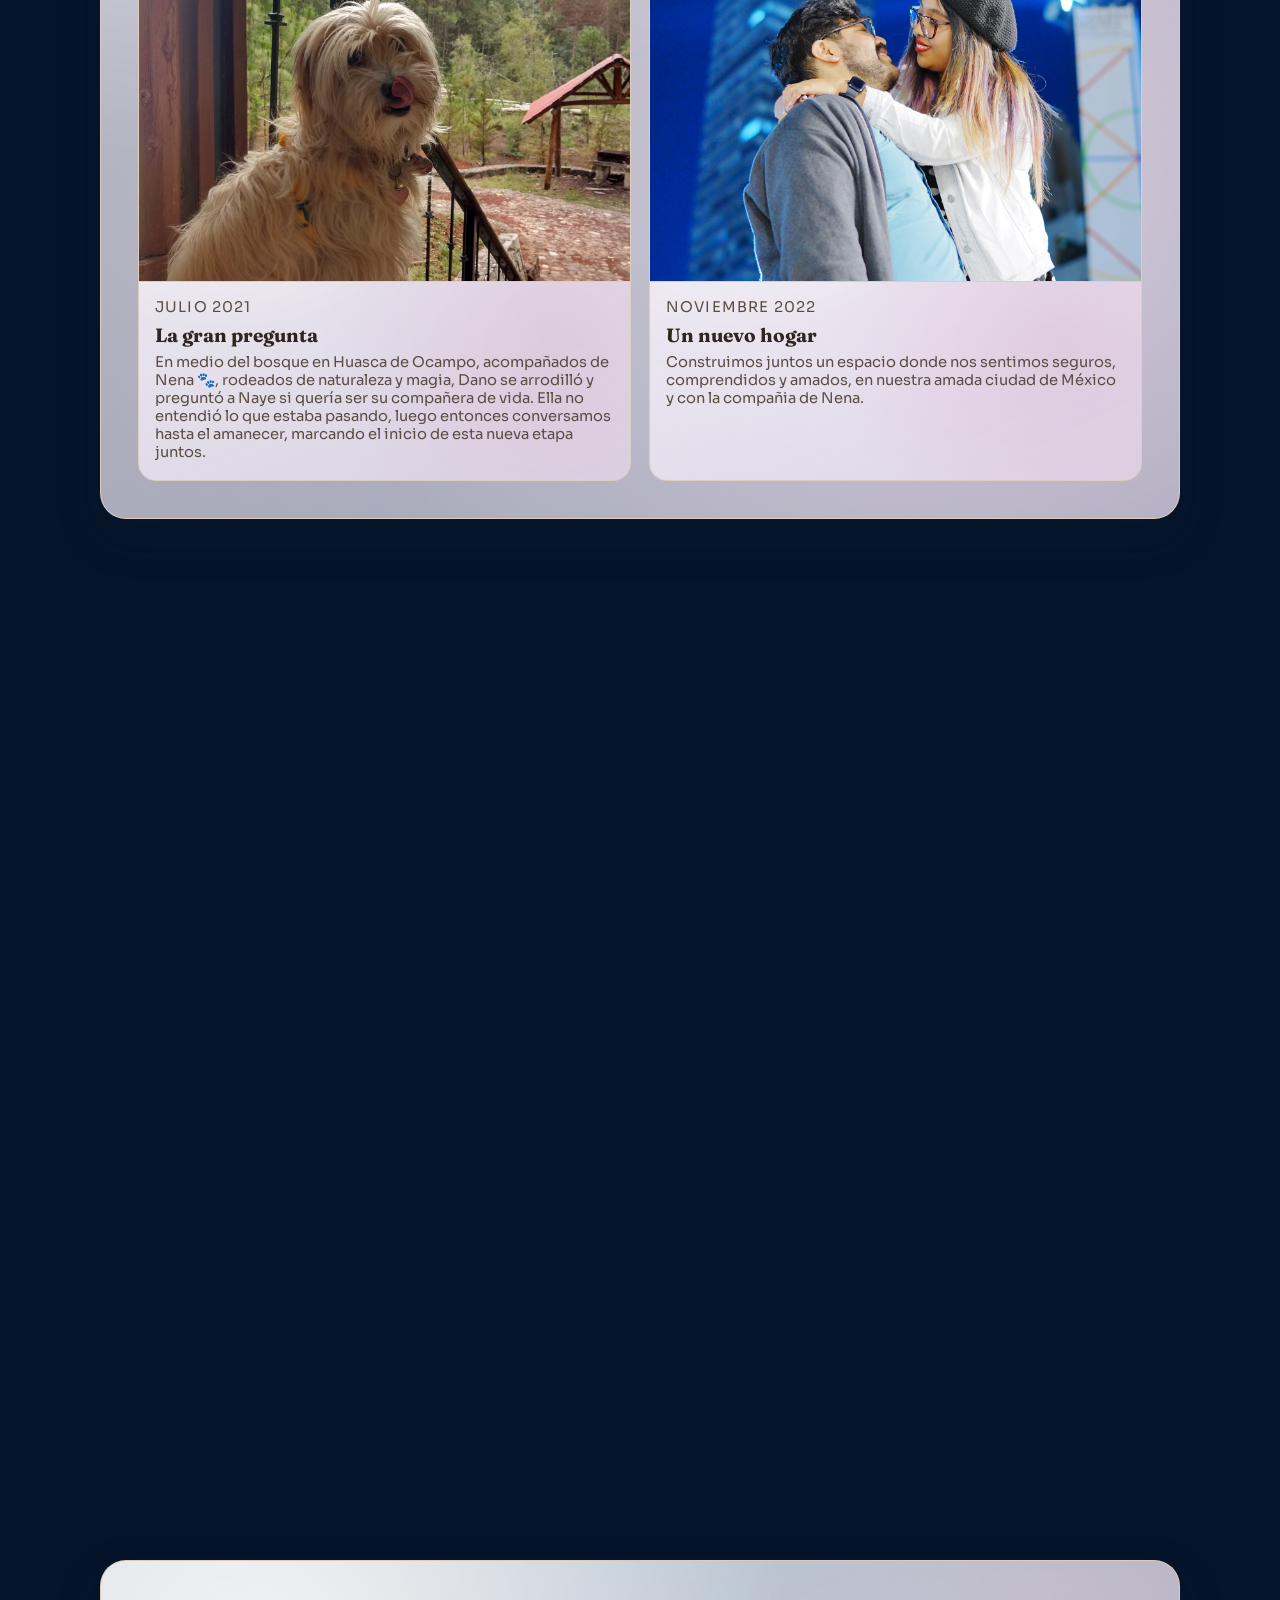
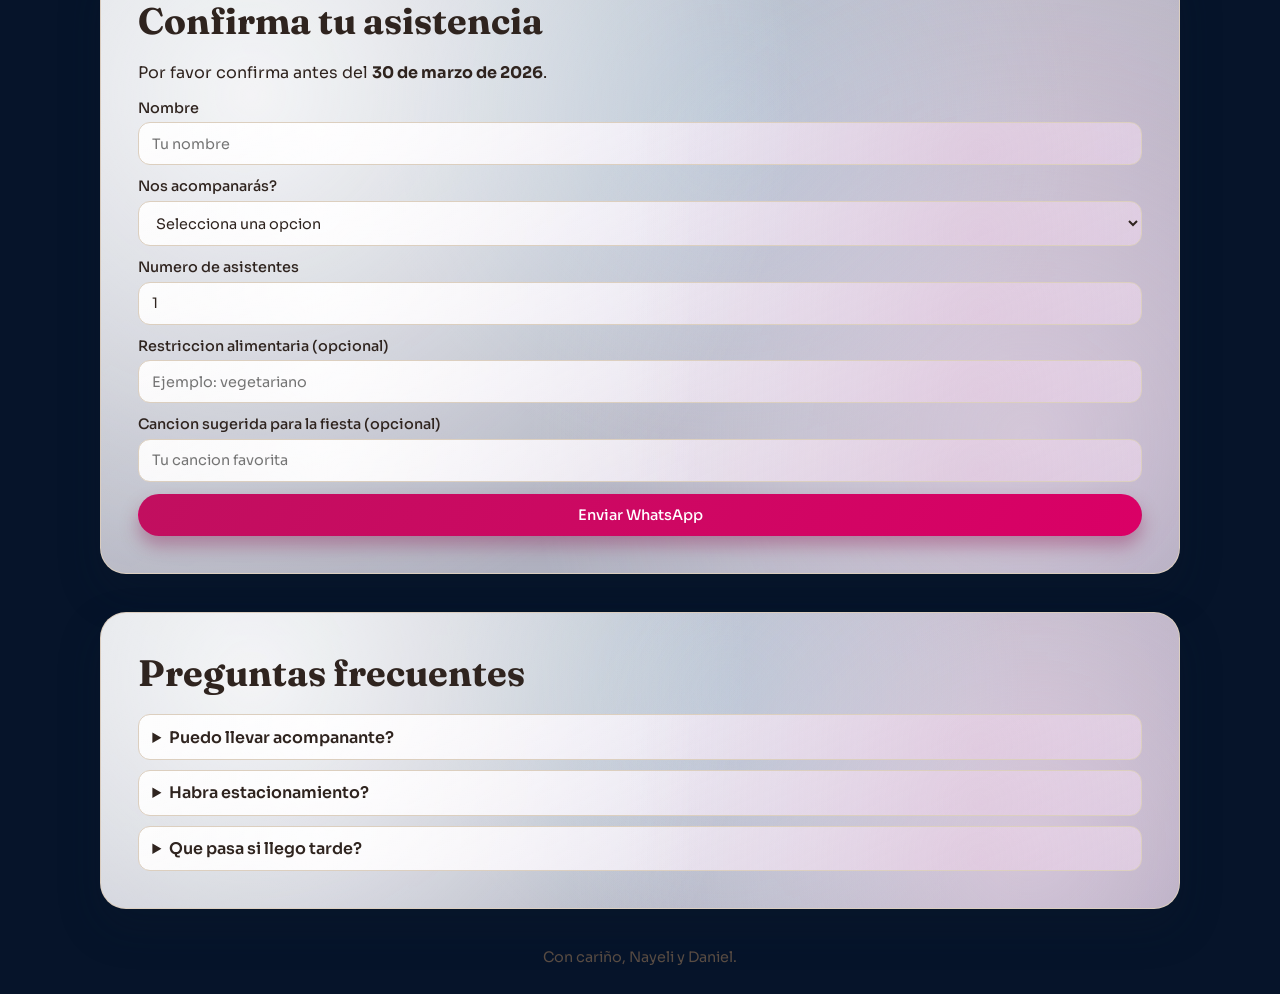
==== commit 9c0e99ae: "chore: publish wedding site (2026-03-26 12:26:26)" ====
--- a/index.html
+++ b/index.html
@@ -198,7 +198,7 @@
 
       <section id="Asistencia" class="section" data-reveal>
         <h2>Confirma tu asistencia</h2>
-        <p>Por favor confirma antes del <strong>28 de marzo de 2026</strong>.</p>
+        <p>Por favor confirma antes del <strong>30 de marzo de 2026</strong>.</p>
 
         <form id="rsvp-form" class="rsvp-form" data-phone="5573103428">
           <label>
